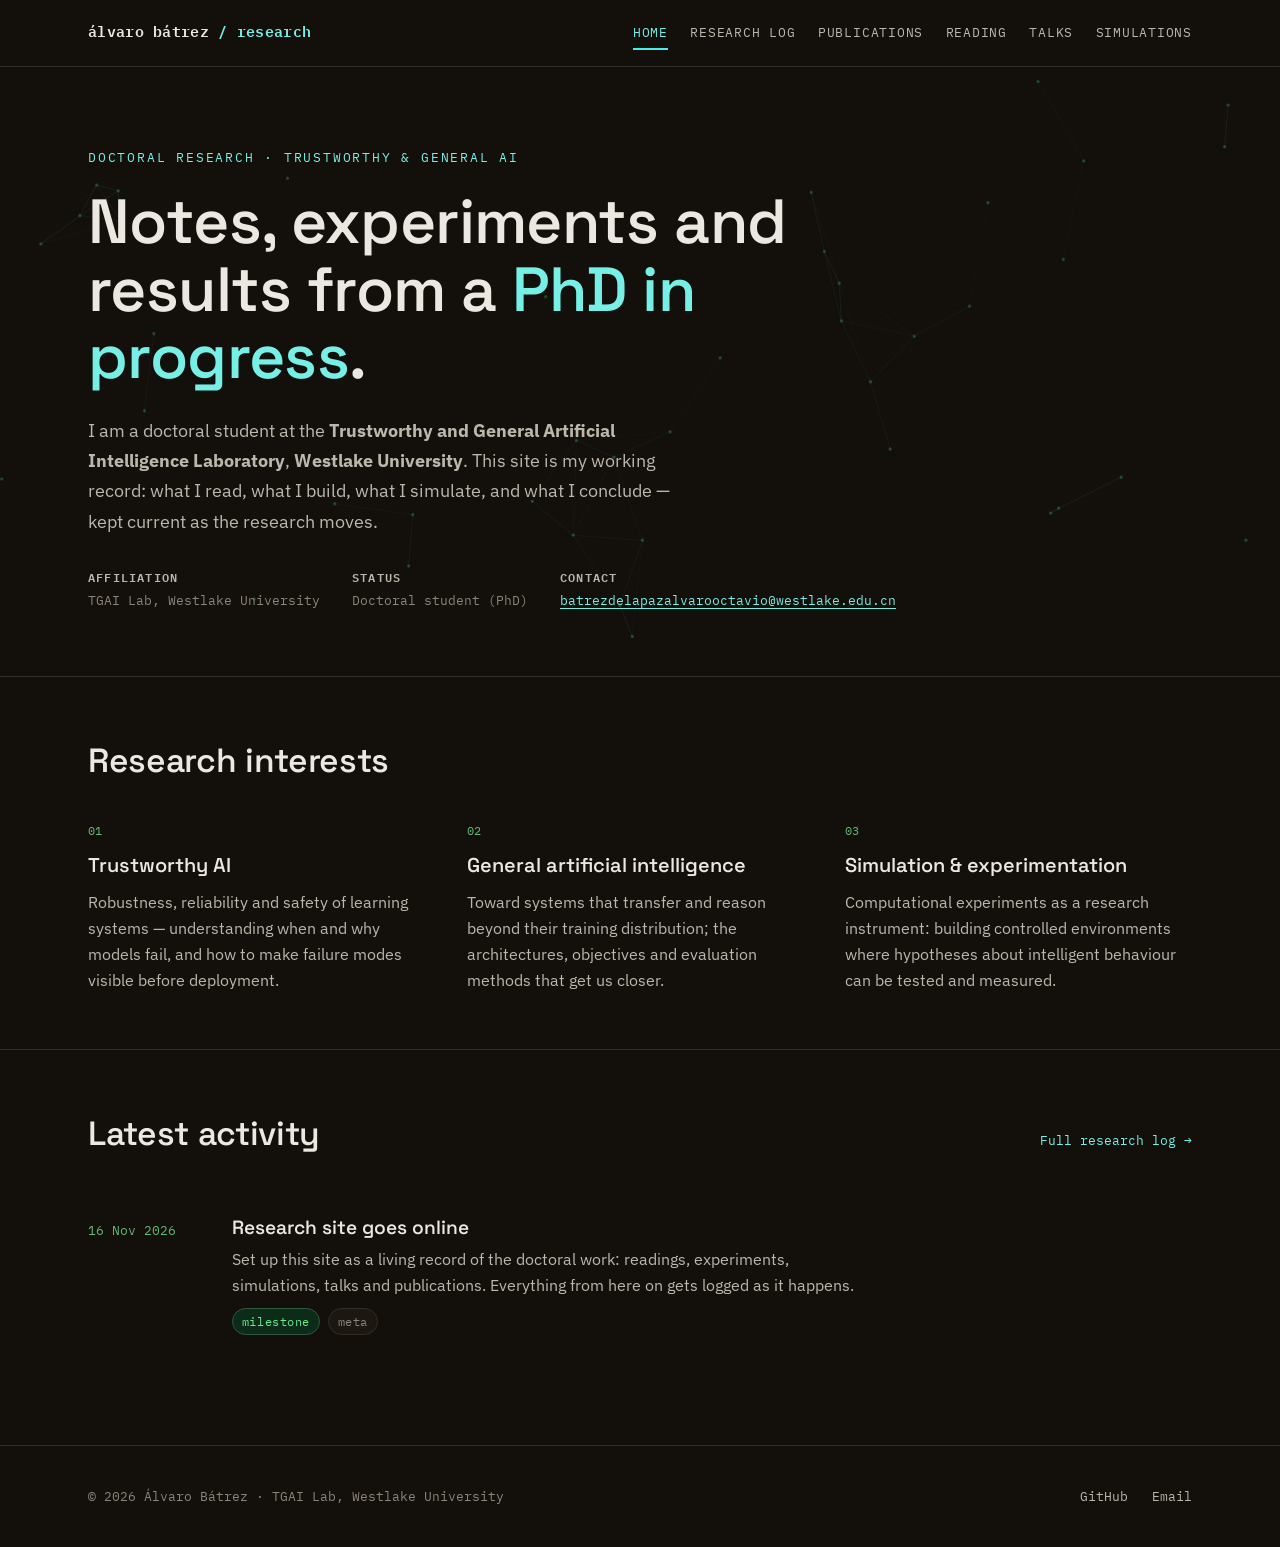
==== index.html @ 8bd6b819 "Dark theme, cyan/green palette, personal details update" ====
<!DOCTYPE html>
<html lang="en">
<head>
  <meta charset="UTF-8" />
  <meta name="viewport" content="width=device-width, initial-scale=1.0" />
  <title>Álvaro Bátrez — Doctoral Research</title>
  <meta name="description" content="Research log and academic portfolio of Álvaro Bátrez, doctoral student at the Trustworthy and General Artificial Intelligence Laboratory, Westlake University." />
  <link rel="preconnect" href="https://fonts.googleapis.com" />
  <link rel="preconnect" href="https://fonts.gstatic.com" crossorigin />
  <link href="https://fonts.googleapis.com/css2?family=Space+Grotesk:wght@400..700&family=IBM+Plex+Mono:wght@400;600&family=IBM+Plex+Sans:ital,wght@0,400;0,600;1,400&display=swap" rel="stylesheet" />
  <link rel="stylesheet" href="assets/css/style.css" />
</head>
<body>
  <header class="site-header">
    <div class="header-inner">
      <a class="brand" href="index.html">álvaro bátrez <span>/ research</span></a>
      <nav class="site-nav" aria-label="Main">
        <a href="index.html" aria-current="page">Home</a>
        <a href="log.html">Research Log</a>
        <a href="publications.html">Publications</a>
        <a href="reading.html">Reading</a>
        <a href="talks.html">Talks</a>
        <a href="simulations.html">Simulations</a>
      </nav>
    </div>
  </header>

  <main>
    <section class="hero">
      <canvas class="hero-canvas" aria-hidden="true"></canvas>
      <div class="container">
        <p class="hero-kicker">Doctoral Research · Trustworthy &amp; General AI</p>
        <h1>Notes, experiments and results from a <em>PhD in progress</em>.</h1>
        <p class="hero-sub">
          I am a doctoral student at the
          <strong>Trustworthy and General Artificial Intelligence Laboratory</strong>,
          <strong>Westlake University</strong>. This site is my working record: what I read,
          what I build, what I simulate, and what I conclude — kept current as the research moves.
        </p>
        <div class="hero-meta">
          <div><strong>Affiliation</strong>TGAI Lab, Westlake University</div>
          <div><strong>Status</strong>Doctoral student (PhD)</div>
          <div><strong>Contact</strong><a href="mailto:batrezdelapazalvarooctavio@westlake.edu.cn">batrezdelapazalvarooctavio@westlake.edu.cn</a></div>
        </div>
      </div>
    </section>

    <section class="section">
      <div class="container">
        <div class="section-head reveal"><h2>Research interests</h2></div>
        <div class="interests">
          <div class="interest reveal">
            <span class="idx">01</span>
            <h3>Trustworthy AI</h3>
            <p>Robustness, reliability and safety of learning systems — understanding when and why models fail, and how to make failure modes visible before deployment.</p>
          </div>
          <div class="interest reveal">
            <span class="idx">02</span>
            <h3>General artificial intelligence</h3>
            <p>Toward systems that transfer and reason beyond their training distribution; the architectures, objectives and evaluation methods that get us closer.</p>
          </div>
          <div class="interest reveal">
            <span class="idx">03</span>
            <h3>Simulation &amp; experimentation</h3>
            <p>Computational experiments as a research instrument: building controlled environments where hypotheses about intelligent behaviour can be tested and measured.</p>
          </div>
        </div>
      </div>
    </section>

    <section class="section">
      <div class="container">
        <div class="section-head reveal">
          <h2>Latest activity</h2>
          <a class="more-link" href="log.html">Full research log</a>
        </div>
        <ul class="entry-list reveal" data-render="latest"></ul>
      </div>
    </section>
  </main>

  <footer class="site-footer">
    <div class="footer-inner">
      <p>© 2026 Álvaro Bátrez · TGAI Lab, Westlake University</p>
      <div class="footer-links">
        <a href="https://github.com/alvarobatrez" target="_blank" rel="noopener">GitHub</a>
        <a href="mailto:batrezdelapazalvarooctavio@westlake.edu.cn">Email</a>
      </div>
    </div>
  </footer>

  <script src="assets/js/content.js"></script>
  <script src="assets/js/main.js"></script>
</body>
</html>
---- assets/css/style.css ----
/* ============================================================
   Álvaro Batrez — Doctoral Research
   Design: dark lab-notebook. Deep ink ground, warm off-white
   text, copper accent. Type: Space Grotesk + IBM Plex.
   ============================================================ */

:root {
  color-scheme: dark;
  /* primitives */
  --paper: oklch(0.17 0.012 70);           /* deep warm ink */
  --paper-raised: oklch(0.21 0.014 70);
  --ink: oklch(0.93 0.01 85);              /* warm off-white */
  --ink-soft: oklch(0.78 0.015 80);
  --ink-faint: oklch(0.62 0.015 75);
  --rule: oklch(0.30 0.015 70);
  --accent: oklch(0.86 0.13 195);          /* electric cyan */
  --accent-ink: oklch(0.88 0.11 190);
  --accent-soft: oklch(0.27 0.045 205);
  --green: oklch(0.84 0.17 150);           /* terminal green */
  --green-dim: oklch(0.72 0.13 150);
  --green-soft: oklch(0.26 0.05 155);
  --serif: "Space Grotesk", "IBM Plex Sans", sans-serif;
  --sans: "IBM Plex Sans", "Helvetica Neue", Arial, sans-serif;
  --mono: "IBM Plex Mono", "SFMono-Regular", Consolas, monospace;
  --maxw: 72rem;
  --ease: cubic-bezier(0.22, 1, 0.36, 1);
}

* { box-sizing: border-box; margin: 0; padding: 0; }

html { scroll-behavior: smooth; }
@media (prefers-reduced-motion: reduce) {
  html { scroll-behavior: auto; }
  *, *::before, *::after { animation-duration: 0.01ms !important; transition-duration: 0.01ms !important; }
}

body {
  font-family: var(--sans);
  font-size: 1.0625rem;
  line-height: 1.65;
  color: var(--ink);
  background: var(--paper);
  min-height: 100dvh;
  display: flex;
  flex-direction: column;
}

::selection { background: var(--accent); color: var(--paper-raised); }

a { color: var(--accent-ink); text-decoration-thickness: 1px; text-underline-offset: 3px; transition: color 150ms var(--ease); }
a:hover { color: var(--accent); }
a:focus-visible, button:focus-visible, summary:focus-visible {
  outline: 2px solid var(--accent);
  outline-offset: 3px;
  border-radius: 2px;
}

/* ---------- header ---------- */
.site-header {
  border-bottom: 1px solid var(--rule);
  background: var(--paper);
  position: sticky;
  top: 0;
  z-index: 50;
}
.header-inner {
  max-width: var(--maxw);
  margin: 0 auto;
  padding: 1rem 1.5rem;
  display: flex;
  align-items: baseline;
  justify-content: space-between;
  gap: 1rem;
  flex-wrap: wrap;
}
.brand {
  font-family: var(--mono);
  font-size: 0.95rem;
  font-weight: 600;
  letter-spacing: 0.02em;
  color: var(--ink);
  text-decoration: none;
}
.brand span { color: var(--accent-ink); }
.site-nav { display: flex; gap: 1.4rem; flex-wrap: wrap; }
.site-nav a {
  font-family: var(--mono);
  font-size: 0.8rem;
  letter-spacing: 0.06em;
  text-transform: uppercase;
  color: var(--ink-soft);
  text-decoration: none;
  padding: 0.35rem 0;
  border-bottom: 2px solid transparent;
  transition: color 150ms var(--ease), border-color 150ms var(--ease);
}
.site-nav a:hover { color: var(--ink); border-bottom-color: var(--rule); }
.site-nav a[aria-current="page"] { color: var(--accent-ink); border-bottom-color: var(--accent); }

/* ---------- layout ---------- */
main { flex: 1; }
.container { max-width: var(--maxw); margin: 0 auto; padding: 0 1.5rem; }

/* ---------- hero ---------- */
.hero {
  padding: 5rem 0 4rem;
  border-bottom: 1px solid var(--rule);
  position: relative;
  overflow: hidden;
}
.hero-canvas {
  position: absolute;
  inset: 0;
  width: 100%;
  height: 100%;
  pointer-events: none;
  opacity: 0.55;
}
.hero-kicker {
  font-family: var(--mono);
  font-size: 0.8rem;
  letter-spacing: 0.14em;
  text-transform: uppercase;
  color: var(--accent-ink);
  margin-bottom: 1.25rem;
  position: relative;
}
.hero h1 {
  font-family: var(--serif);
  font-weight: 560;
  font-size: clamp(2.4rem, 5.5vw, 3.9rem);
  line-height: 1.08;
  letter-spacing: -0.01em;
  max-width: 18ch;
  position: relative;
}
.hero h1 em { font-style: normal; color: var(--accent-ink); }
.hero-sub {
  margin-top: 1.5rem;
  max-width: 56ch;
  font-size: 1.15rem;
  color: var(--ink-soft);
  position: relative;
}
.hero-meta {
  margin-top: 2rem;
  display: flex;
  gap: 2rem;
  flex-wrap: wrap;
  font-family: var(--mono);
  font-size: 0.82rem;
  color: var(--ink-faint);
  position: relative;
}
.hero-meta { overflow-wrap: anywhere; }
.hero-meta strong { color: var(--ink-soft); font-weight: 600; display: block; font-size: 0.75rem; letter-spacing: 0.1em; text-transform: uppercase; margin-bottom: 0.15rem; }

/* ---------- sections ---------- */
.section { padding: 3.5rem 0; }
.section + .section { border-top: 1px solid var(--rule); }
.section-head {
  display: flex;
  align-items: baseline;
  justify-content: space-between;
  gap: 1rem;
  margin-bottom: 2rem;
  flex-wrap: wrap;
}
.section-head h2 {
  font-family: var(--serif);
  font-weight: 560;
  font-size: clamp(1.6rem, 3vw, 2.1rem);
  letter-spacing: -0.01em;
}
.section-head .more-link {
  font-family: var(--mono);
  font-size: 0.82rem;
  text-decoration: none;
  white-space: nowrap;
}
.section-head .more-link::after { content: " →"; }
.prose { max-width: 68ch; }
.prose p + p { margin-top: 1rem; }

/* ---------- research interests ---------- */
.interests { display: grid; grid-template-columns: repeat(auto-fit, minmax(240px, 1fr)); gap: 2rem; }
.interest .idx {
  font-family: var(--mono);
  font-size: 0.78rem;
  color: var(--green-dim);
  display: block;
  margin-bottom: 0.5rem;
}
.interest h3 {
  font-family: var(--serif);
  font-weight: 560;
  font-size: 1.25rem;
  margin-bottom: 0.5rem;
}
.interest p { color: var(--ink-soft); font-size: 0.98rem; }

/* ---------- log / entry list ---------- */
.entry-list { list-style: none; }
.entry {
  display: grid;
  grid-template-columns: 7.5rem 1fr;
  gap: 1.5rem;
  padding: 1.4rem 0;
  border-top: 1px solid var(--rule);
}
.entry:first-child { border-top: none; }
.entry-date {
  font-family: var(--mono);
  font-size: 0.82rem;
  color: var(--green-dim);
  padding-top: 0.25rem;
  white-space: nowrap;
}
.entry-body h3 {
  font-family: var(--serif);
  font-weight: 560;
  font-size: 1.2rem;
  line-height: 1.3;
  margin-bottom: 0.35rem;
}
.entry-body h3 a { color: var(--ink); text-decoration: none; }
.entry-body h3 a:hover { color: var(--accent-ink); }
.entry-body p { color: var(--ink-soft); font-size: 0.98rem; max-width: 64ch; }
.entry-tags { margin-top: 0.6rem; display: flex; gap: 0.5rem; flex-wrap: wrap; }
.tag {
  font-family: var(--mono);
  font-size: 0.72rem;
  letter-spacing: 0.05em;
  padding: 0.18rem 0.55rem;
  border: 1px solid var(--rule);
  border-radius: 999px;
  color: var(--ink-faint);
  background: var(--paper-raised);
}
.tag[data-kind] { color: var(--green); border-color: oklch(0.42 0.06 155); background: var(--green-soft); }

/* ---------- filter bar ---------- */
.filter-bar {
  display: flex;
  gap: 0.5rem;
  flex-wrap: wrap;
  margin-bottom: 1.5rem;
}
.filter-btn {
  font-family: var(--mono);
  font-size: 0.78rem;
  letter-spacing: 0.05em;
  padding: 0.4rem 0.9rem;
  border: 1px solid var(--rule);
  border-radius: 999px;
  background: var(--paper-raised);
  color: var(--ink-soft);
  cursor: pointer;
  transition: all 150ms var(--ease);
}
.filter-btn:hover { border-color: var(--ink-faint); color: var(--ink); }
.filter-btn[aria-pressed="true"] {
  background: var(--ink);
  border-color: var(--ink);
  color: var(--paper);
}
.empty-state {
  font-family: var(--mono);
  font-size: 0.9rem;
  color: var(--ink-faint);
  padding: 3rem 0;
  text-align: center;
}

/* ---------- year markers ---------- */
.year-marker {
  font-family: var(--mono);
  font-size: 0.78rem;
  letter-spacing: 0.14em;
  color: var(--green-dim);
  text-transform: uppercase;
  padding: 1.2rem 0 0.2rem;
  display: flex;
  align-items: center;
  gap: 1rem;
}
.year-marker::after { content: ""; flex: 1; height: 1px; background: var(--rule); }

/* ---------- cards (simulations, talks) ---------- */
.card-grid { display: grid; grid-template-columns: repeat(auto-fill, minmax(280px, 1fr)); gap: 1.5rem; }
.card {
  border: 1px solid var(--rule);
  background: var(--paper-raised);
  padding: 1.5rem;
  border-radius: 4px;
  display: flex;
  flex-direction: column;
  gap: 0.6rem;
  transition: transform 200ms var(--ease), box-shadow 200ms var(--ease);
}
.card:hover { transform: translateY(-3px); box-shadow: 0 8px 24px -12px oklch(0.08 0.01 70 / 0.7); }
.card .card-date { font-family: var(--mono); font-size: 0.78rem; color: var(--green-dim); }
.card h3 { font-family: var(--serif); font-weight: 560; font-size: 1.2rem; line-height: 1.3; }
.card h3 a { color: var(--ink); text-decoration: none; }
.card h3 a:hover { color: var(--accent-ink); }
.card p { color: var(--ink-soft); font-size: 0.95rem; flex: 1; }
.card .card-links { display: flex; gap: 1rem; font-family: var(--mono); font-size: 0.8rem; }

/* ---------- footer ---------- */
.site-footer {
  border-top: 1px solid var(--rule);
  margin-top: 2rem;
}
.footer-inner {
  max-width: var(--maxw);
  margin: 0 auto;
  padding: 2.5rem 1.5rem;
  display: flex;
  justify-content: space-between;
  gap: 2rem;
  flex-wrap: wrap;
}
.footer-inner p { font-family: var(--mono); font-size: 0.8rem; color: var(--ink-faint); }
.footer-links { display: flex; gap: 1.5rem; }
.footer-links a {
  font-family: var(--mono);
  font-size: 0.8rem;
  color: var(--ink-soft);
  text-decoration: none;
  transition: color 150ms var(--ease);
}
.footer-links a:hover { color: var(--accent-ink); }

/* ---------- reveal on scroll (progressive enhancement: visible by default) ---------- */
.reveal.js-armed { opacity: 0; transform: translateY(14px); transition: opacity 500ms var(--ease), transform 500ms var(--ease); }
.reveal.js-armed.is-visible { opacity: 1; transform: none; }
@media (prefers-reduced-motion: reduce) { .reveal.js-armed { opacity: 1; transform: none; } }

/* ---------- responsive ---------- */
@media (max-width: 640px) {
  body { font-size: 1rem; }
  .hero { padding: 3.5rem 0 3rem; }
  .entry { grid-template-columns: 1fr; gap: 0.35rem; }
  .header-inner { padding: 0.85rem 1.25rem; }
  .site-nav { gap: 1rem; }
  .container { padding: 0 1.25rem; }
}
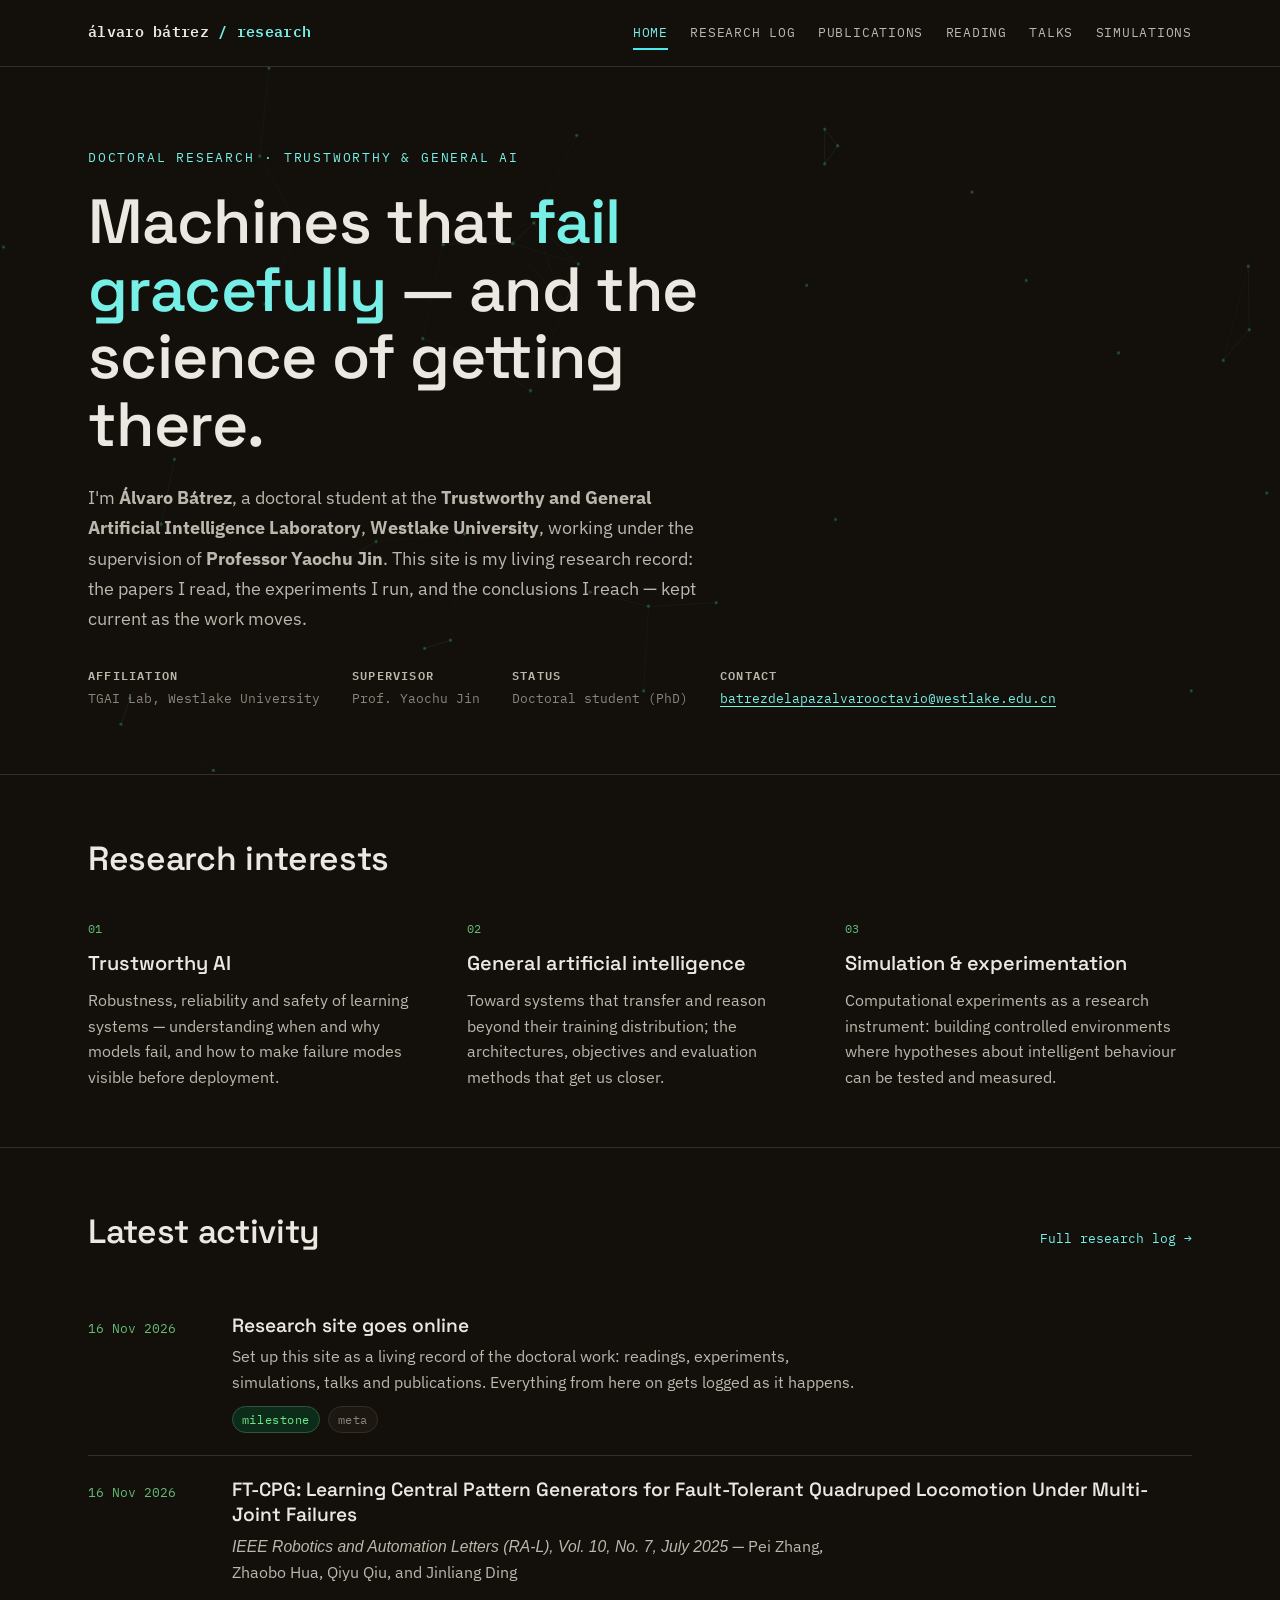
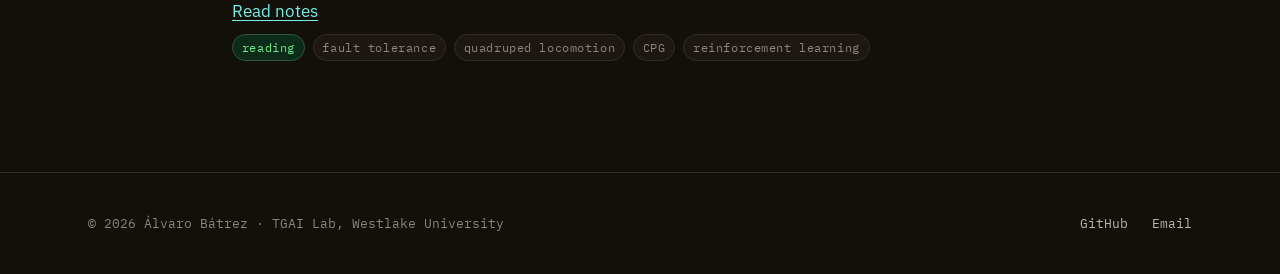
==== commit 96600007: "New hero with supervisor; per-paper Markdown pages with LaTeX support" ====
--- a/index.html
+++ b/index.html
@@ -30,15 +30,18 @@
       <canvas class="hero-canvas" aria-hidden="true"></canvas>
       <div class="container">
         <p class="hero-kicker">Doctoral Research · Trustworthy &amp; General AI</p>
-        <h1>Notes, experiments and results from a <em>PhD in progress</em>.</h1>
+        <h1>Machines that <em>fail gracefully</em> — and the science of getting there.</h1>
         <p class="hero-sub">
-          I am a doctoral student at the
+          I'm <strong>Álvaro Bátrez</strong>, a doctoral student at the
           <strong>Trustworthy and General Artificial Intelligence Laboratory</strong>,
-          <strong>Westlake University</strong>. This site is my working record: what I read,
-          what I build, what I simulate, and what I conclude — kept current as the research moves.
+          <strong>Westlake University</strong>, working under the supervision of
+          <strong>Professor Yaochu Jin</strong>. This site is my living research record:
+          the papers I read, the experiments I run, and the conclusions I reach —
+          kept current as the work moves.
         </p>
         <div class="hero-meta">
           <div><strong>Affiliation</strong>TGAI Lab, Westlake University</div>
+          <div><strong>Supervisor</strong>Prof. Yaochu Jin</div>
           <div><strong>Status</strong>Doctoral student (PhD)</div>
           <div><strong>Contact</strong><a href="mailto:batrezdelapazalvarooctavio@westlake.edu.cn">batrezdelapazalvarooctavio@westlake.edu.cn</a></div>
         </div>
--- a/assets/css/style.css
+++ b/assets/css/style.css
@@ -239,6 +239,80 @@
 }
 .tag[data-kind] { color: var(--green); border-color: oklch(0.42 0.06 155); background: var(--green-soft); }
 
+/* ---------- reading entries: structured points + figures ---------- */
+.entry-points {
+  margin-top: 0.5rem;
+  padding-left: 1.15rem;
+  color: var(--ink-soft);
+  font-size: 0.98rem;
+  max-width: 64ch;
+}
+.entry-points li + li { margin-top: 0.4rem; }
+.entry-points li::marker { color: var(--green-dim); }
+.entry-points strong { color: var(--ink); font-weight: 600; }
+.entry-figure { margin-top: 1rem; max-width: 42rem; }
+.entry-figure img {
+  width: 100%;
+  display: block;
+  border: 1px solid var(--rule);
+  border-radius: 4px;
+  background: var(--paper-raised);
+}
+.entry-figure figcaption {
+  font-family: var(--mono);
+  font-size: 0.78rem;
+  color: var(--ink-faint);
+  margin-top: 0.45rem;
+}
+
+/* ---------- paper detail page ---------- */
+.paper-article { max-width: 68ch; }
+.paper-article h1 {
+  font-family: var(--serif);
+  font-weight: 560;
+  font-size: clamp(1.7rem, 3.2vw, 2.3rem);
+  line-height: 1.2;
+  letter-spacing: -0.01em;
+  margin-bottom: 1rem;
+}
+.paper-article h2 {
+  font-family: var(--serif);
+  font-weight: 560;
+  font-size: 1.4rem;
+  margin: 2.2rem 0 0.8rem;
+}
+.paper-article h3 {
+  font-family: var(--serif);
+  font-weight: 560;
+  font-size: 1.15rem;
+  margin: 1.8rem 0 0.6rem;
+}
+.paper-article p, .paper-article li { color: var(--ink-soft); }
+.paper-article p + p { margin-top: 1rem; }
+.paper-article ul, .paper-article ol { padding-left: 1.3rem; margin-top: 0.6rem; }
+.paper-article li + li { margin-top: 0.6rem; }
+.paper-article li::marker { color: var(--green-dim); }
+.paper-article strong { color: var(--ink); }
+.paper-article em { color: var(--ink-soft); }
+.paper-article hr { border: none; border-top: 1px solid var(--rule); margin: 1.8rem 0; }
+.paper-article blockquote {
+  border-left: 2px solid var(--green-dim);
+  padding-left: 1rem;
+  margin: 1.2rem 0;
+  color: var(--ink-soft);
+  font-style: italic;
+}
+.paper-article code {
+  font-family: var(--mono);
+  font-size: 0.88em;
+  background: var(--paper-raised);
+  border: 1px solid var(--rule);
+  border-radius: 3px;
+  padding: 0.1em 0.35em;
+}
+.paper-article mjx-container { color: var(--ink); }
+.read-notes { display: inline-block; margin-top: 0.7rem; }
+
 /* ---------- filter bar ---------- */
 .filter-bar {
   display: flex;
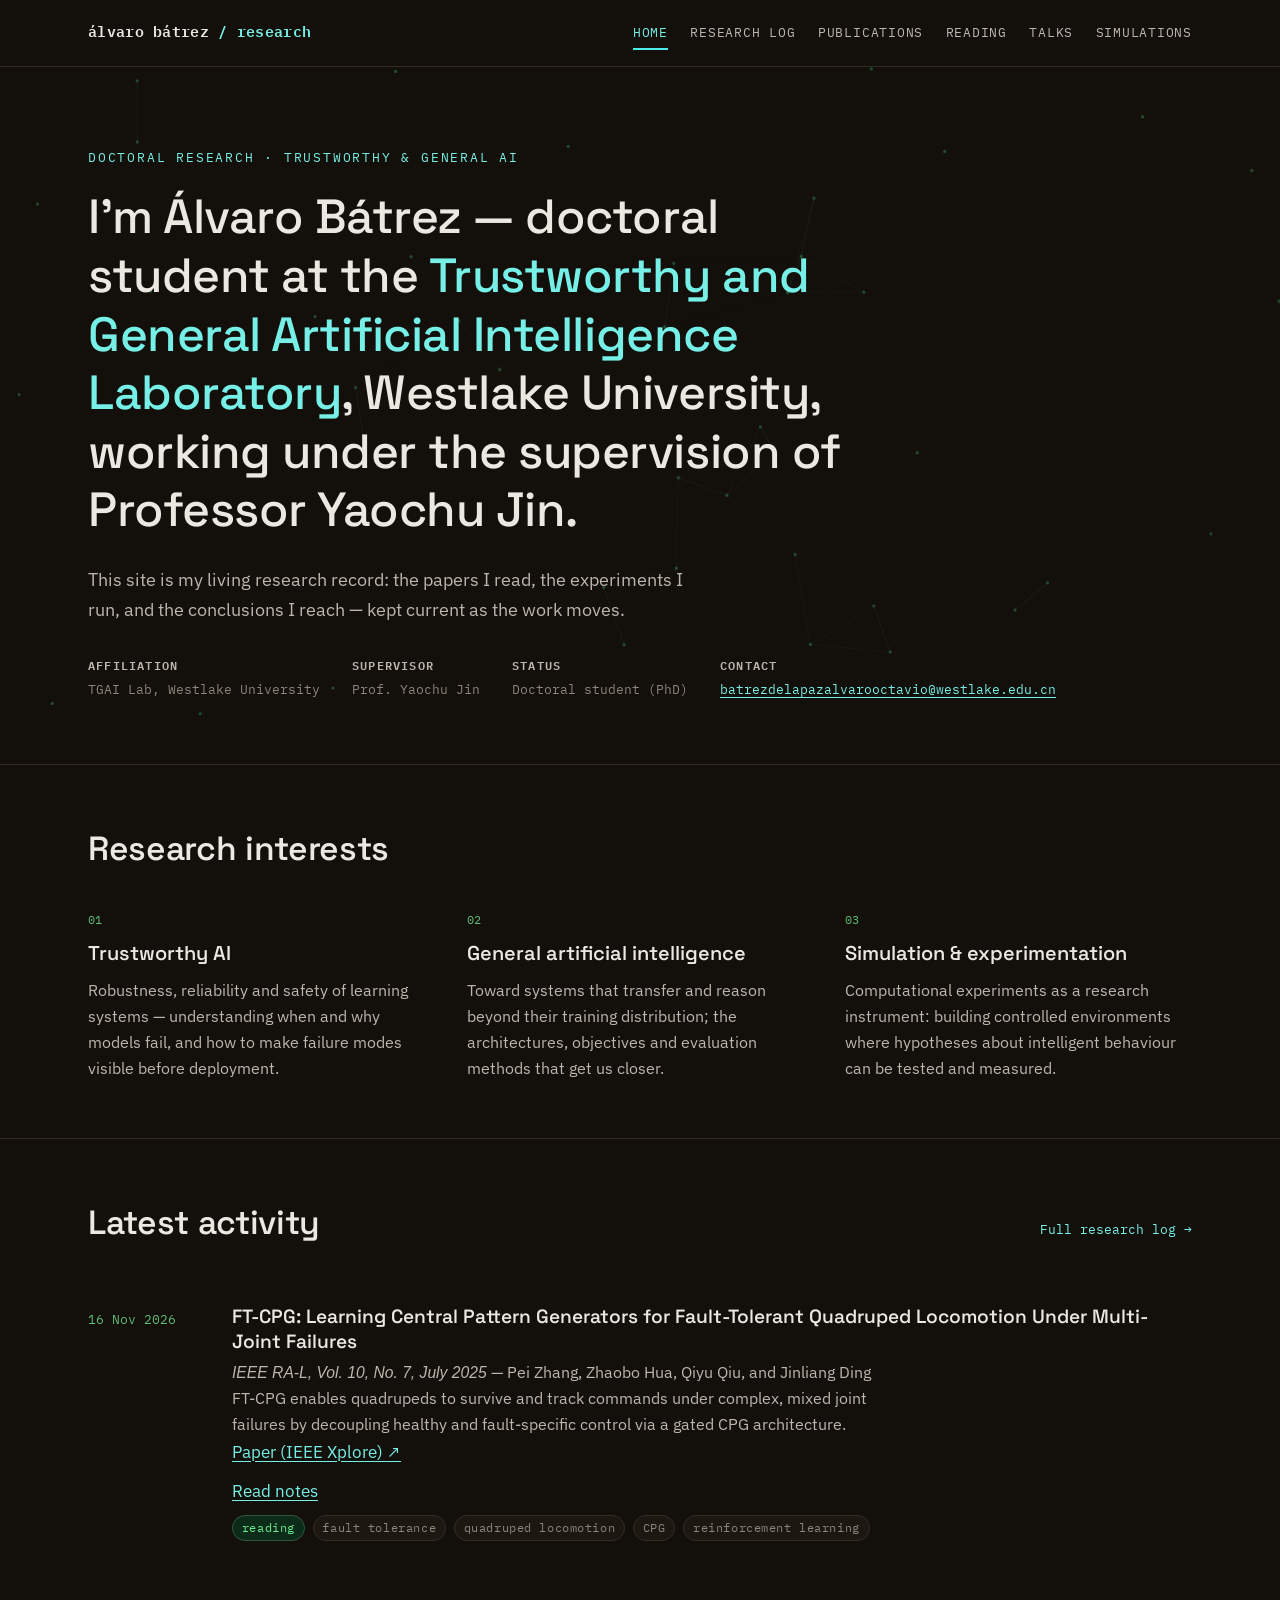
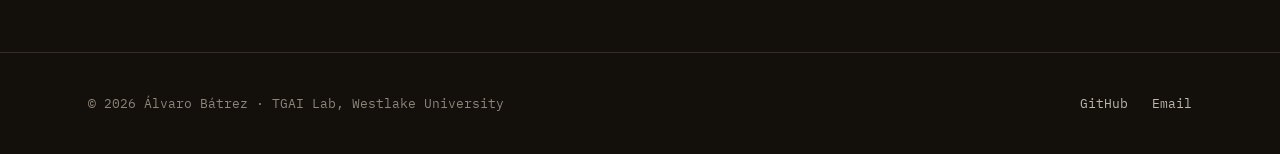
==== commit 82077900: "Hero: intro as headline; remove launch log entry" ====
--- a/index.html
+++ b/index.html
@@ -30,14 +30,10 @@
       <canvas class="hero-canvas" aria-hidden="true"></canvas>
       <div class="container">
         <p class="hero-kicker">Doctoral Research · Trustworthy &amp; General AI</p>
-        <h1>Machines that <em>fail gracefully</em> — and the science of getting there.</h1>
+        <h1>I'm Álvaro Bátrez — doctoral student at the <em>Trustworthy and General Artificial Intelligence Laboratory</em>, Westlake University, working under the supervision of Professor Yaochu Jin.</h1>
         <p class="hero-sub">
-          I'm <strong>Álvaro Bátrez</strong>, a doctoral student at the
-          <strong>Trustworthy and General Artificial Intelligence Laboratory</strong>,
-          <strong>Westlake University</strong>, working under the supervision of
-          <strong>Professor Yaochu Jin</strong>. This site is my living research record:
-          the papers I read, the experiments I run, and the conclusions I reach —
-          kept current as the work moves.
+          This site is my living research record: the papers I read, the experiments
+          I run, and the conclusions I reach — kept current as the work moves.
         </p>
         <div class="hero-meta">
           <div><strong>Affiliation</strong>TGAI Lab, Westlake University</div>
--- a/assets/css/style.css
+++ b/assets/css/style.css
@@ -127,11 +127,11 @@
 }
 .hero h1 {
   font-family: var(--serif);
-  font-weight: 560;
-  font-size: clamp(2.4rem, 5.5vw, 3.9rem);
-  line-height: 1.08;
+  font-weight: 500;
+  font-size: clamp(1.9rem, 4.2vw, 3rem);
+  line-height: 1.22;
   letter-spacing: -0.01em;
-  max-width: 18ch;
+  max-width: 26ch;
   position: relative;
 }
 .hero h1 em { font-style: normal; color: var(--accent-ink); }
@@ -287,7 +287,11 @@
   font-size: 1.15rem;
   margin: 1.8rem 0 0.6rem;
 }
-.paper-article p, .paper-article li { color: var(--ink-soft); }
+.paper-article p, .paper-article li {
+  color: var(--ink-soft);
+  text-align: justify;
+  hyphens: auto;
+}
 .paper-article p + p { margin-top: 1rem; }
 .paper-article ul, .paper-article ol { padding-left: 1.3rem; margin-top: 0.6rem; }
 .paper-article li + li { margin-top: 0.6rem; }
@@ -366,19 +370,21 @@
   border: 1px solid var(--rule);
   background: var(--paper-raised);
   padding: 1.5rem;
-  border-radius: 4px;
+  border-radius: 10px;
   display: flex;
   flex-direction: column;
   gap: 0.6rem;
-  transition: transform 200ms var(--ease), box-shadow 200ms var(--ease);
-}
-.card:hover { transform: translateY(-3px); box-shadow: 0 8px 24px -12px oklch(0.08 0.01 70 / 0.7); }
+  transition: transform 200ms var(--ease), box-shadow 200ms var(--ease), border-color 200ms var(--ease);
+}
+.card:hover { transform: translateY(-3px); box-shadow: 0 8px 24px -12px oklch(0.08 0.01 70 / 0.7); border-color: oklch(0.45 0.08 195); }
 .card .card-date { font-family: var(--mono); font-size: 0.78rem; color: var(--green-dim); }
 .card h3 { font-family: var(--serif); font-weight: 560; font-size: 1.2rem; line-height: 1.3; }
 .card h3 a { color: var(--ink); text-decoration: none; }
 .card h3 a:hover { color: var(--accent-ink); }
+.card .card-venue { font-size: 0.85rem; color: var(--ink-faint); }
 .card p { color: var(--ink-soft); font-size: 0.95rem; flex: 1; }
-.card .card-links { display: flex; gap: 1rem; font-family: var(--mono); font-size: 0.8rem; }
+.card .card-venue { flex: 0; }
+.card .card-links { display: flex; gap: 1rem; font-family: var(--mono); font-size: 0.8rem; flex-wrap: wrap; }
 
 /* ---------- footer ---------- */
 .site-footer {
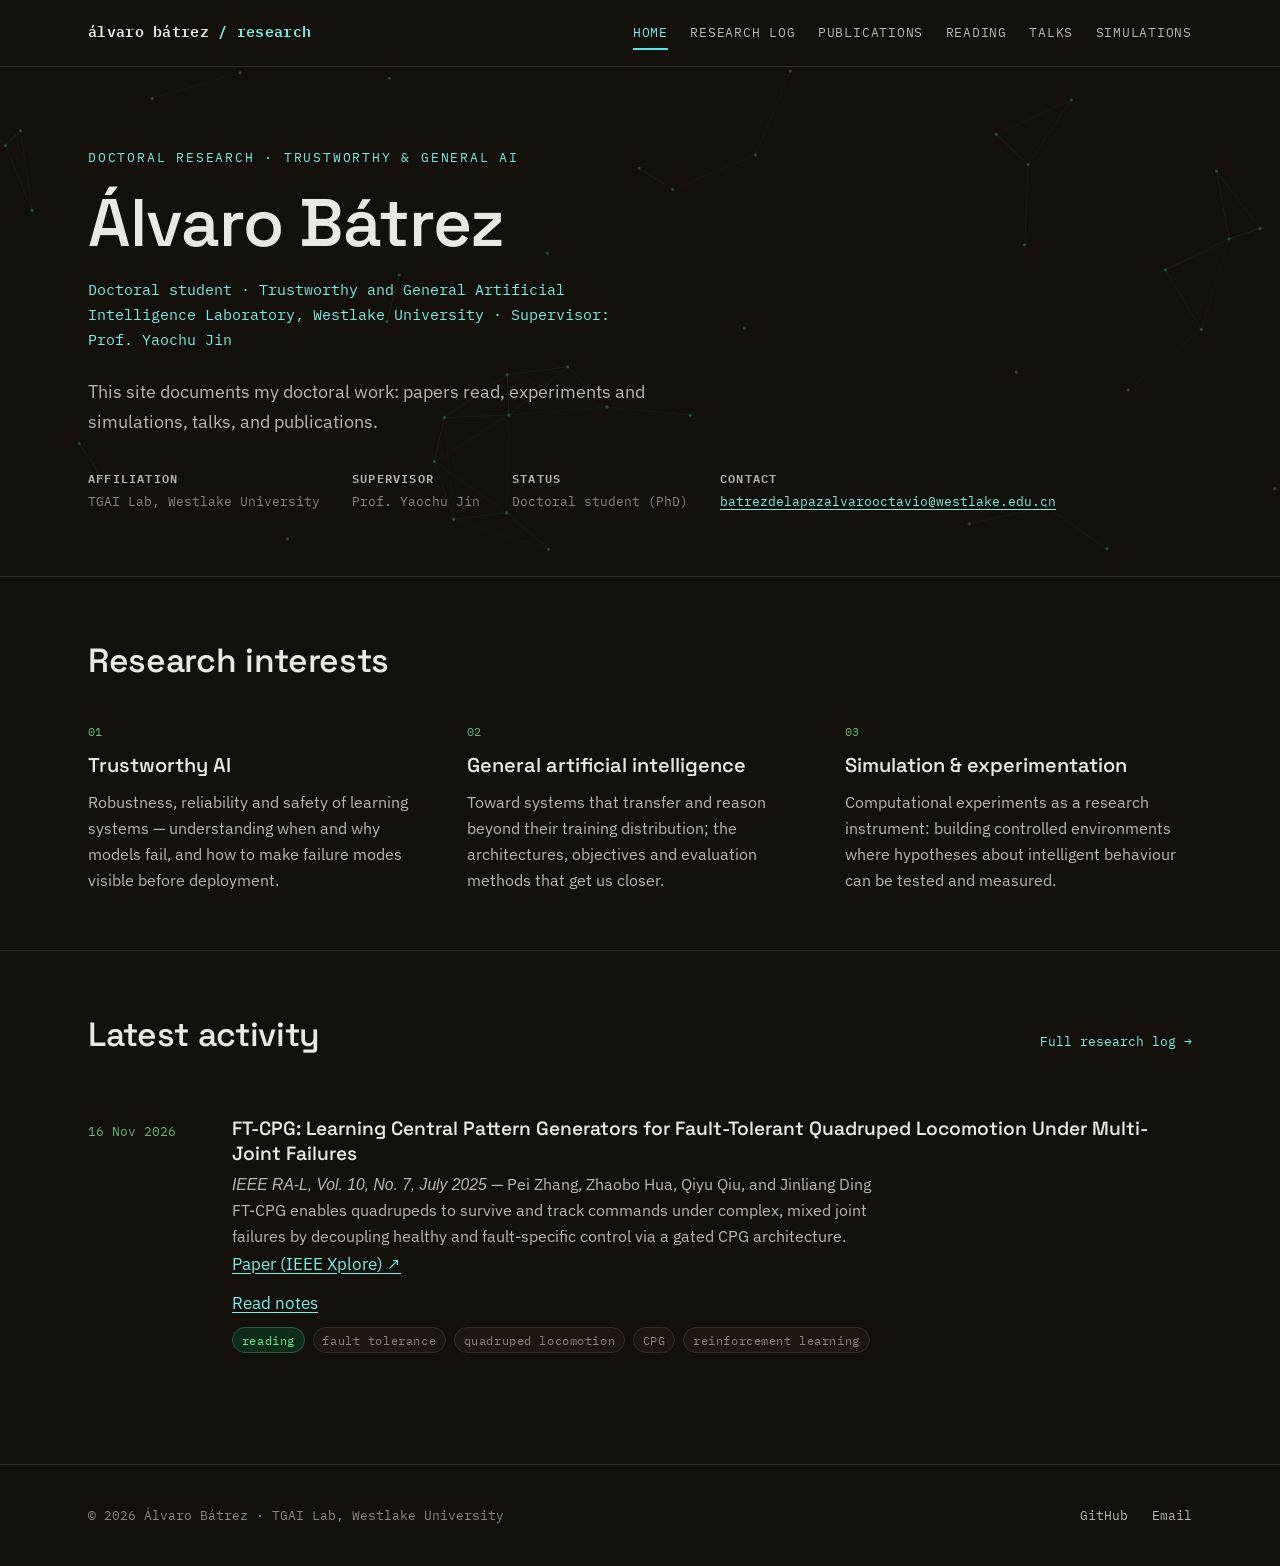
==== commit cf83ec4d: "Refactor hero: sober academic profile header" ====
--- a/index.html
+++ b/index.html
@@ -30,10 +30,14 @@
       <canvas class="hero-canvas" aria-hidden="true"></canvas>
       <div class="container">
         <p class="hero-kicker">Doctoral Research · Trustworthy &amp; General AI</p>
-        <h1>I'm Álvaro Bátrez — doctoral student at the <em>Trustworthy and General Artificial Intelligence Laboratory</em>, Westlake University, working under the supervision of Professor Yaochu Jin.</h1>
+        <h1 class="hero-name">Álvaro Bátrez</h1>
+        <p class="hero-role">
+          Doctoral student · Trustworthy and General Artificial Intelligence Laboratory,
+          Westlake University · Supervisor: Prof. Yaochu Jin
+        </p>
         <p class="hero-sub">
-          This site is my living research record: the papers I read, the experiments
-          I run, and the conclusions I reach — kept current as the work moves.
+          This site documents my doctoral work: papers read, experiments and simulations,
+          talks, and publications.
         </p>
         <div class="hero-meta">
           <div><strong>Affiliation</strong>TGAI Lab, Westlake University</div>
--- a/assets/css/style.css
+++ b/assets/css/style.css
@@ -125,13 +125,20 @@
   margin-bottom: 1.25rem;
   position: relative;
 }
-.hero h1 {
-  font-family: var(--serif);
-  font-weight: 500;
-  font-size: clamp(1.9rem, 4.2vw, 3rem);
-  line-height: 1.22;
-  letter-spacing: -0.01em;
-  max-width: 26ch;
+.hero h1.hero-name {
+  font-family: var(--serif);
+  font-weight: 560;
+  font-size: clamp(2.6rem, 6vw, 4.2rem);
+  line-height: 1.05;
+  letter-spacing: -0.015em;
+  position: relative;
+}
+.hero-role {
+  margin-top: 1.1rem;
+  font-family: var(--mono);
+  font-size: 0.95rem;
+  color: var(--accent-ink);
+  max-width: 60ch;
   position: relative;
 }
 .hero h1 em { font-style: normal; color: var(--accent-ink); }
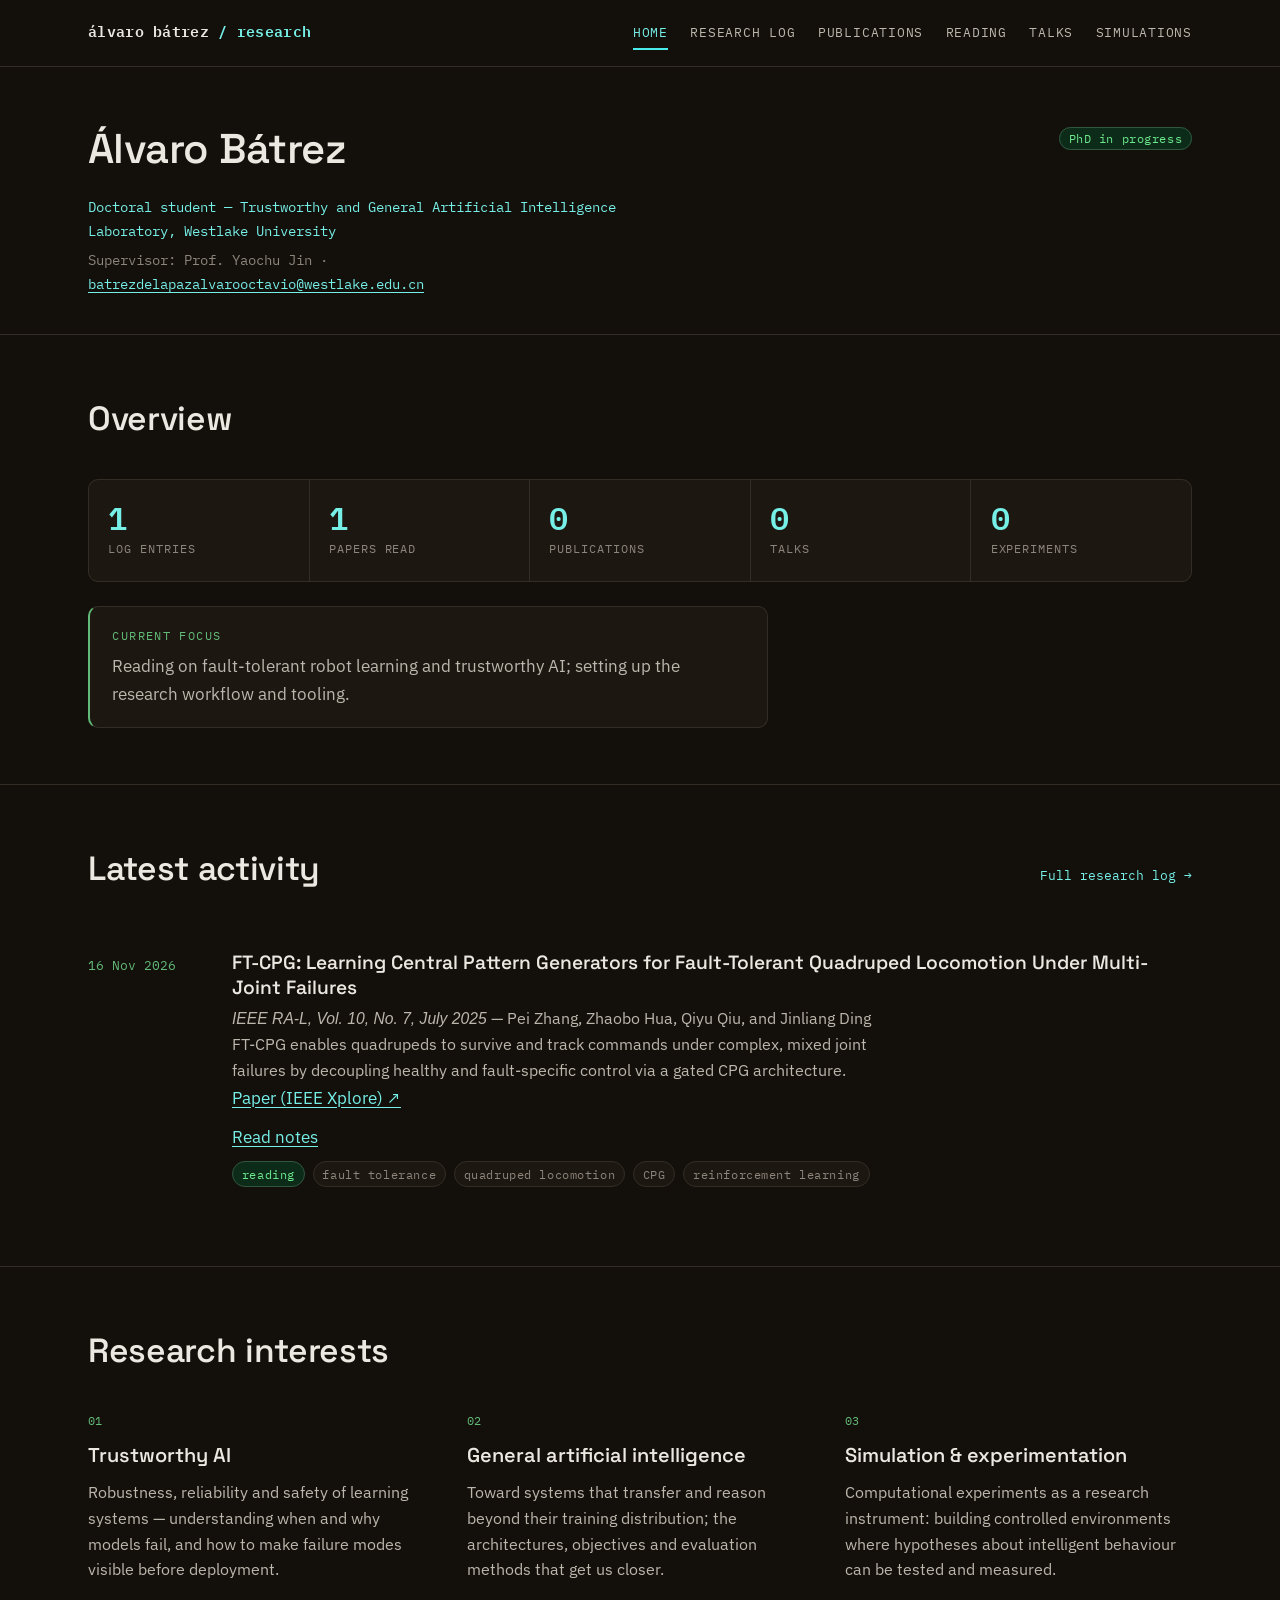
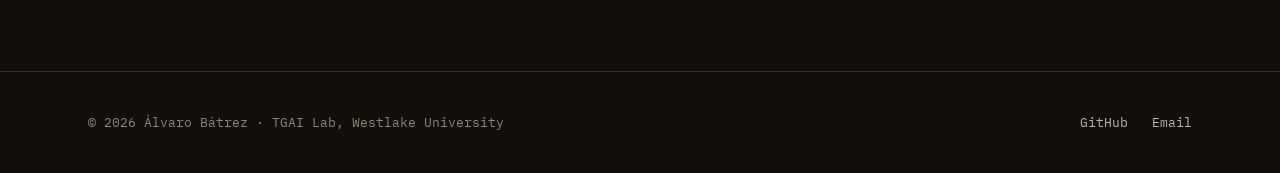
==== commit 44e7aeda: "Redesign landing page as research overview dashboard" ====
--- a/index.html
+++ b/index.html
@@ -26,28 +26,46 @@
   </header>
 
   <main>
-    <section class="hero">
-      <canvas class="hero-canvas" aria-hidden="true"></canvas>
-      <div class="container">
-        <p class="hero-kicker">Doctoral Research · Trustworthy &amp; General AI</p>
-        <h1 class="hero-name">Álvaro Bátrez</h1>
-        <p class="hero-role">
-          Doctoral student · Trustworthy and General Artificial Intelligence Laboratory,
-          Westlake University · Supervisor: Prof. Yaochu Jin
-        </p>
-        <p class="hero-sub">
-          This site documents my doctoral work: papers read, experiments and simulations,
-          talks, and publications.
-        </p>
-        <div class="hero-meta">
-          <div><strong>Affiliation</strong>TGAI Lab, Westlake University</div>
-          <div><strong>Supervisor</strong>Prof. Yaochu Jin</div>
-          <div><strong>Status</strong>Doctoral student (PhD)</div>
-          <div><strong>Contact</strong><a href="mailto:batrezdelapazalvarooctavio@westlake.edu.cn">batrezdelapazalvarooctavio@westlake.edu.cn</a></div>
+    <!-- Identity strip -->
+    <section class="identity">
+      <div class="container identity-inner">
+        <div>
+          <h1 class="identity-name">Álvaro Bátrez</h1>
+          <p class="identity-line">
+            Doctoral student — Trustworthy and General Artificial Intelligence Laboratory, Westlake University
+          </p>
+          <p class="identity-line dim">
+            Supervisor: Prof. Yaochu Jin ·
+            <a href="mailto:batrezdelapazalvarooctavio@westlake.edu.cn">batrezdelapazalvarooctavio@westlake.edu.cn</a>
+          </p>
+        </div>
+        <div class="identity-tag">
+          <span class="tag" data-kind="active">PhD in progress</span>
         </div>
       </div>
     </section>
 
+    <!-- Overview: stats + current focus -->
+    <section class="section">
+      <div class="container">
+        <div class="section-head reveal"><h2>Overview</h2></div>
+        <div class="stat-grid reveal" data-render="stats"></div>
+        <div class="focus reveal" data-render="focus"></div>
+      </div>
+    </section>
+
+    <!-- Latest activity -->
+    <section class="section">
+      <div class="container">
+        <div class="section-head reveal">
+          <h2>Latest activity</h2>
+          <a class="more-link" href="log.html">Full research log</a>
+        </div>
+        <ul class="entry-list reveal" data-render="latest"></ul>
+      </div>
+    </section>
+
+    <!-- Research interests -->
     <section class="section">
       <div class="container">
         <div class="section-head reveal"><h2>Research interests</h2></div>
@@ -70,16 +88,6 @@
         </div>
       </div>
     </section>
-
-    <section class="section">
-      <div class="container">
-        <div class="section-head reveal">
-          <h2>Latest activity</h2>
-          <a class="more-link" href="log.html">Full research log</a>
-        </div>
-        <ul class="entry-list reveal" data-render="latest"></ul>
-      </div>
-    </section>
   </main>
 
   <footer class="site-footer">
--- a/assets/css/style.css
+++ b/assets/css/style.css
@@ -189,6 +189,86 @@
 .prose { max-width: 68ch; }
 .prose p + p { margin-top: 1rem; }
 
+/* ---------- identity strip (home) ---------- */
+.identity {
+  border-bottom: 1px solid var(--rule);
+  padding: 3rem 0 2.4rem;
+}
+.identity-inner {
+  display: flex;
+  justify-content: space-between;
+  align-items: flex-start;
+  gap: 1.5rem;
+  flex-wrap: wrap;
+}
+.identity-name {
+  font-family: var(--serif);
+  font-weight: 560;
+  font-size: clamp(1.9rem, 3.4vw, 2.6rem);
+  letter-spacing: -0.015em;
+}
+.identity-line {
+  font-family: var(--mono);
+  font-size: 0.9rem;
+  color: var(--accent-ink);
+  margin-top: 0.7rem;
+  max-width: 68ch;
+}
+.identity-line.dim { color: var(--ink-faint); margin-top: 0.35rem; }
+.identity-line a { overflow-wrap: anywhere; }
+.identity-tag { padding-top: 0.5rem; }
+
+/* ---------- overview: stats + focus ---------- */
+.stat-grid {
+  display: grid;
+  grid-template-columns: repeat(auto-fit, minmax(130px, 1fr));
+  gap: 1px;
+  background: var(--rule);
+  border: 1px solid var(--rule);
+  border-radius: 10px;
+  overflow: hidden;
+}
+.stat {
+  background: var(--paper-raised);
+  padding: 1.4rem 1.2rem;
+  display: flex;
+  flex-direction: column;
+  gap: 0.3rem;
+}
+.stat-n {
+  font-family: var(--mono);
+  font-size: 2rem;
+  font-weight: 600;
+  color: var(--accent-ink);
+  line-height: 1;
+}
+.stat-label {
+  font-family: var(--mono);
+  font-size: 0.75rem;
+  letter-spacing: 0.08em;
+  text-transform: uppercase;
+  color: var(--ink-faint);
+}
+.focus {
+  margin-top: 1.5rem;
+  border: 1px solid var(--rule);
+  border-left: 2px solid var(--green-dim);
+  border-radius: 10px;
+  background: var(--paper-raised);
+  padding: 1.2rem 1.4rem;
+  max-width: 68ch;
+}
+.focus-label {
+  font-family: var(--mono);
+  font-size: 0.72rem;
+  letter-spacing: 0.12em;
+  text-transform: uppercase;
+  color: var(--green-dim);
+  display: block;
+  margin-bottom: 0.4rem;
+}
+.focus p { color: var(--ink-soft); }
+
 /* ---------- research interests ---------- */
 .interests { display: grid; grid-template-columns: repeat(auto-fit, minmax(240px, 1fr)); gap: 2rem; }
 .interest .idx {
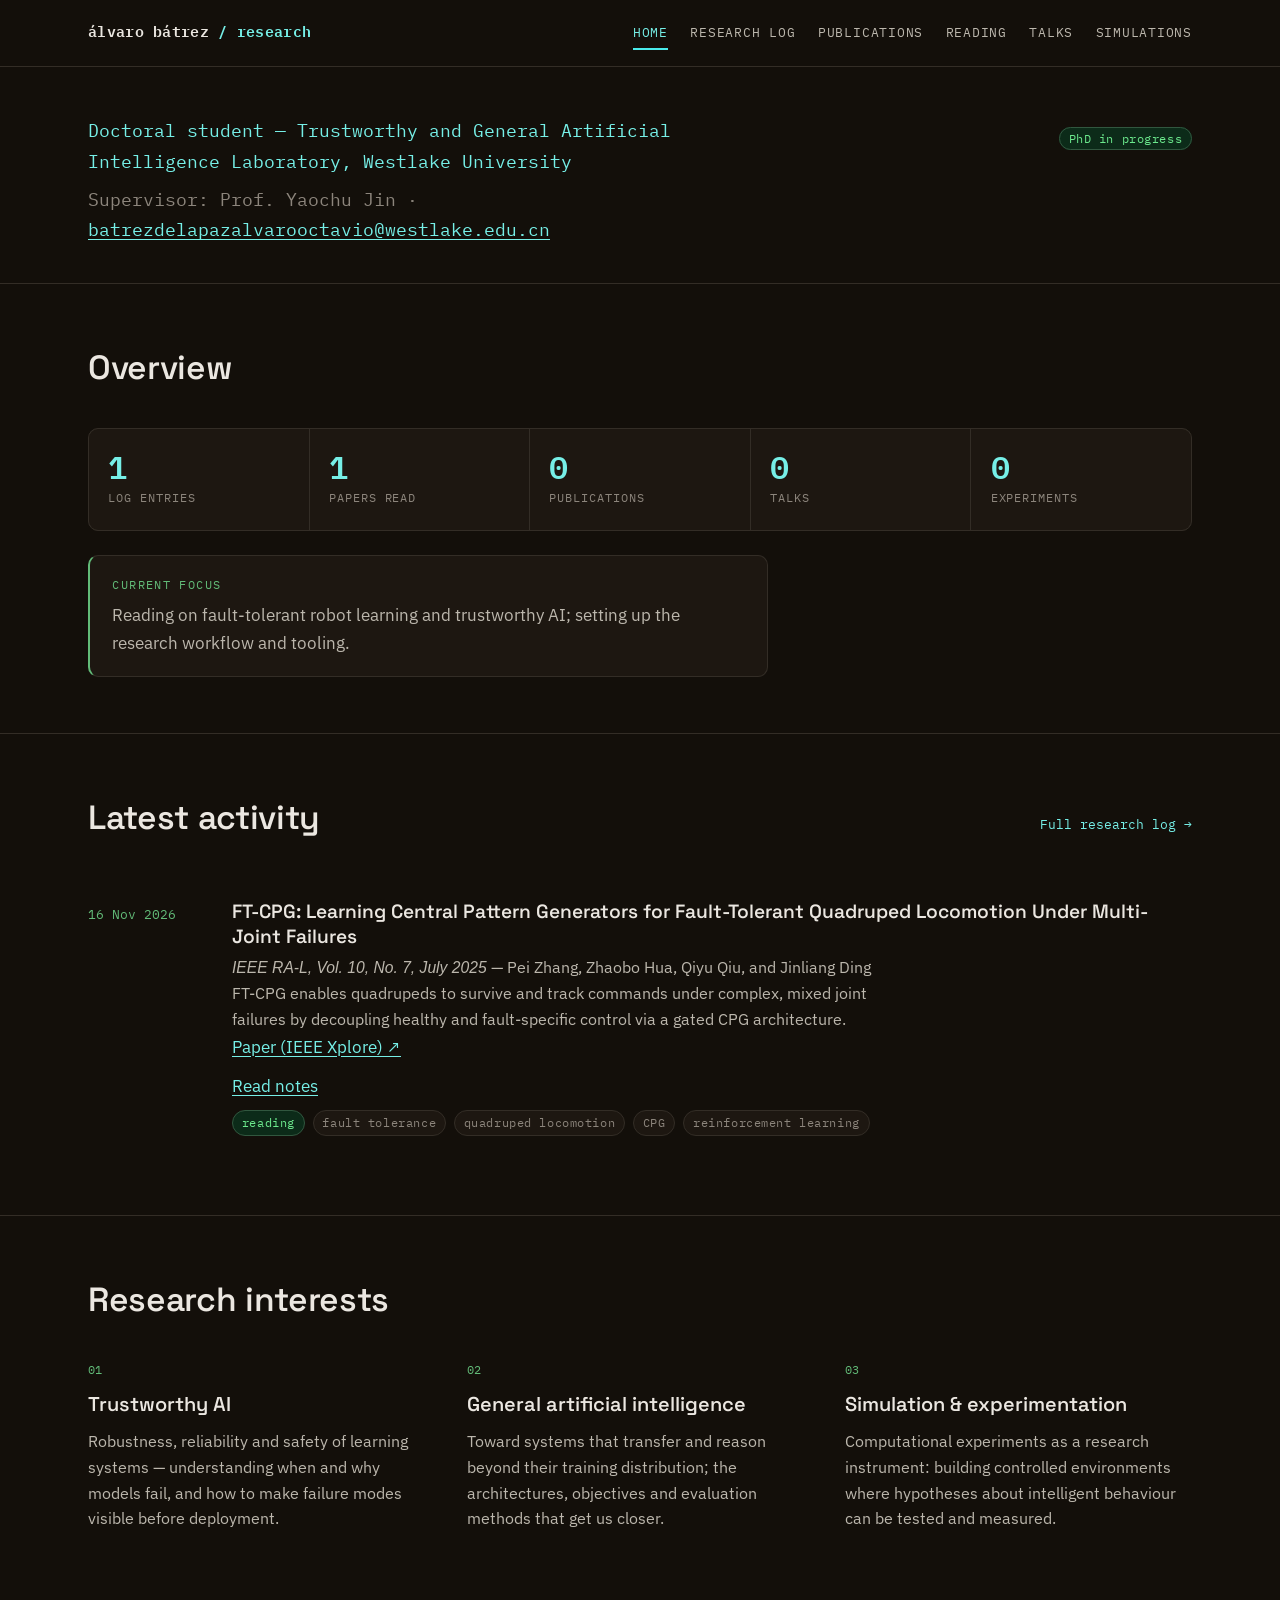
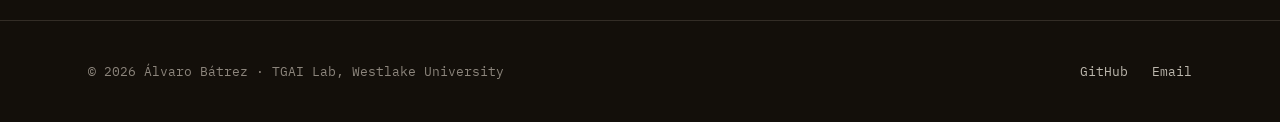
==== commit bd89caa4: "Remove name from identity strip; enlarge affiliation lines" ====
--- a/index.html
+++ b/index.html
@@ -30,7 +30,6 @@
     <section class="identity">
       <div class="container identity-inner">
         <div>
-          <h1 class="identity-name">Álvaro Bátrez</h1>
           <p class="identity-line">
             Doctoral student — Trustworthy and General Artificial Intelligence Laboratory, Westlake University
           </p>
--- a/assets/css/style.css
+++ b/assets/css/style.css
@@ -201,20 +201,13 @@
   gap: 1.5rem;
   flex-wrap: wrap;
 }
-.identity-name {
-  font-family: var(--serif);
-  font-weight: 560;
-  font-size: clamp(1.9rem, 3.4vw, 2.6rem);
-  letter-spacing: -0.015em;
-}
 .identity-line {
   font-family: var(--mono);
-  font-size: 0.9rem;
+  font-size: 1.15rem;
   color: var(--accent-ink);
-  margin-top: 0.7rem;
-  max-width: 68ch;
-}
-.identity-line.dim { color: var(--ink-faint); margin-top: 0.35rem; }
+  max-width: 60ch;
+}
+.identity-line.dim { color: var(--ink-faint); margin-top: 0.5rem; }
 .identity-line a { overflow-wrap: anywhere; }
 .identity-tag { padding-top: 0.5rem; }
 
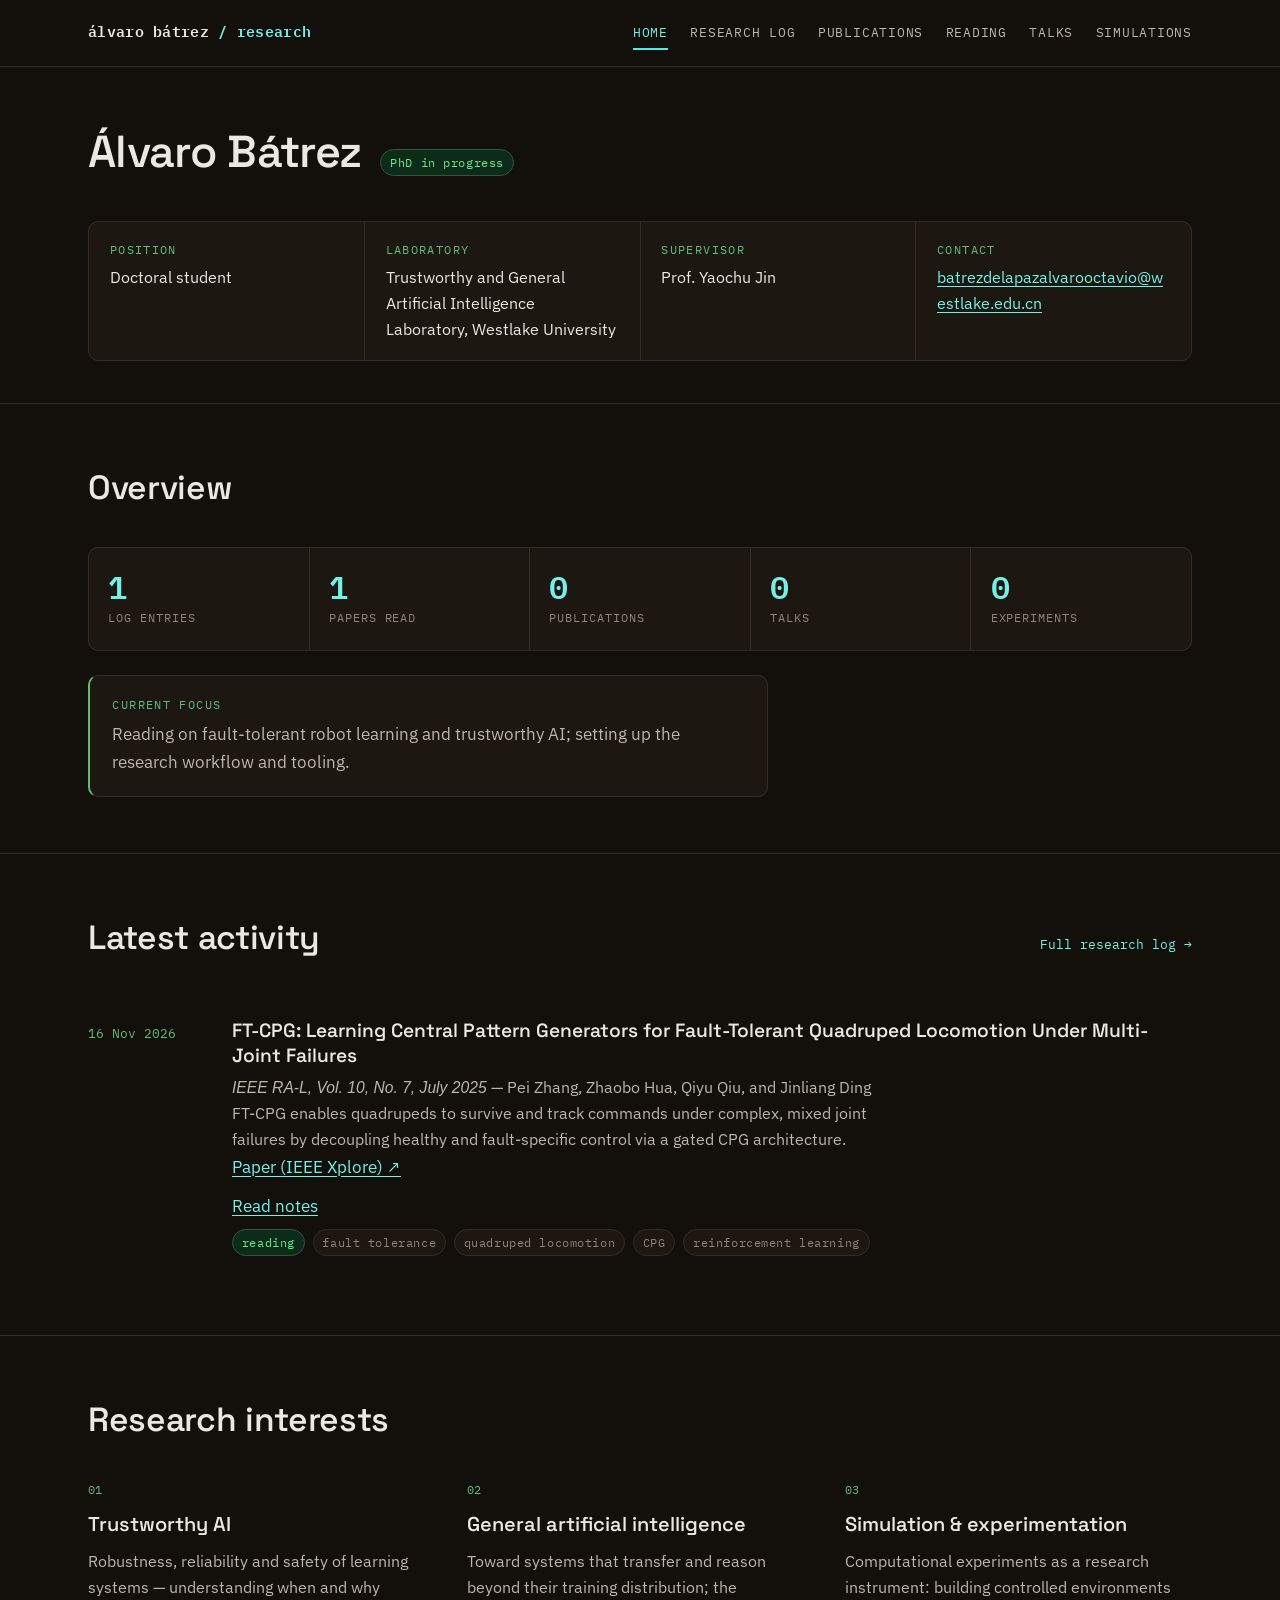
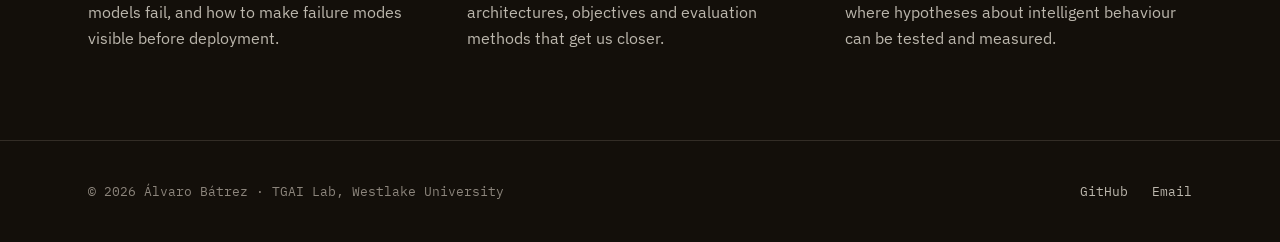
==== commit 33647362: "Rebuild identity as academic masthead with labeled data grid" ====
--- a/index.html
+++ b/index.html
@@ -26,21 +26,31 @@
   </header>
 
   <main>
-    <!-- Identity strip -->
+    <!-- Identity masthead -->
     <section class="identity">
-      <div class="container identity-inner">
-        <div>
-          <p class="identity-line">
-            Doctoral student — Trustworthy and General Artificial Intelligence Laboratory, Westlake University
-          </p>
-          <p class="identity-line dim">
-            Supervisor: Prof. Yaochu Jin ·
-            <a href="mailto:batrezdelapazalvarooctavio@westlake.edu.cn">batrezdelapazalvarooctavio@westlake.edu.cn</a>
-          </p>
-        </div>
-        <div class="identity-tag">
+      <div class="container">
+        <div class="identity-top">
+          <h1 class="identity-name">Álvaro Bátrez</h1>
           <span class="tag" data-kind="active">PhD in progress</span>
         </div>
+        <dl class="identity-grid">
+          <div class="identity-cell">
+            <dt>Position</dt>
+            <dd>Doctoral student</dd>
+          </div>
+          <div class="identity-cell">
+            <dt>Laboratory</dt>
+            <dd>Trustworthy and General Artificial Intelligence Laboratory, Westlake University</dd>
+          </div>
+          <div class="identity-cell">
+            <dt>Supervisor</dt>
+            <dd>Prof. Yaochu Jin</dd>
+          </div>
+          <div class="identity-cell">
+            <dt>Contact</dt>
+            <dd><a href="mailto:batrezdelapazalvarooctavio@westlake.edu.cn">batrezdelapazalvarooctavio@westlake.edu.cn</a></dd>
+          </div>
+        </dl>
       </div>
     </section>
 
--- a/assets/css/style.css
+++ b/assets/css/style.css
@@ -189,27 +189,50 @@
 .prose { max-width: 68ch; }
 .prose p + p { margin-top: 1rem; }
 
-/* ---------- identity strip (home) ---------- */
+/* ---------- identity masthead (home) ---------- */
 .identity {
   border-bottom: 1px solid var(--rule);
-  padding: 3rem 0 2.4rem;
-}
-.identity-inner {
-  display: flex;
-  justify-content: space-between;
-  align-items: flex-start;
-  gap: 1.5rem;
+  padding: 3rem 0 2.6rem;
+}
+.identity-top {
+  display: flex;
+  align-items: baseline;
+  gap: 1.2rem;
   flex-wrap: wrap;
-}
-.identity-line {
-  font-family: var(--mono);
-  font-size: 1.15rem;
-  color: var(--accent-ink);
-  max-width: 60ch;
-}
-.identity-line.dim { color: var(--ink-faint); margin-top: 0.5rem; }
-.identity-line a { overflow-wrap: anywhere; }
-.identity-tag { padding-top: 0.5rem; }
+  margin-bottom: 2rem;
+}
+.identity-name {
+  font-family: var(--serif);
+  font-weight: 560;
+  font-size: clamp(2rem, 3.6vw, 2.8rem);
+  letter-spacing: -0.015em;
+}
+.identity-grid {
+  display: grid;
+  grid-template-columns: repeat(auto-fit, minmax(220px, 1fr));
+  gap: 1px;
+  background: var(--rule);
+  border: 1px solid var(--rule);
+  border-radius: 10px;
+  overflow: hidden;
+}
+.identity-cell {
+  background: var(--paper-raised);
+  padding: 1.1rem 1.3rem;
+}
+.identity-cell dt {
+  font-family: var(--mono);
+  font-size: 0.72rem;
+  letter-spacing: 0.12em;
+  text-transform: uppercase;
+  color: var(--green-dim);
+  margin-bottom: 0.4rem;
+}
+.identity-cell dd {
+  font-size: 0.98rem;
+  color: var(--ink);
+  overflow-wrap: anywhere;
+}
 
 /* ---------- overview: stats + focus ---------- */
 .stat-grid {
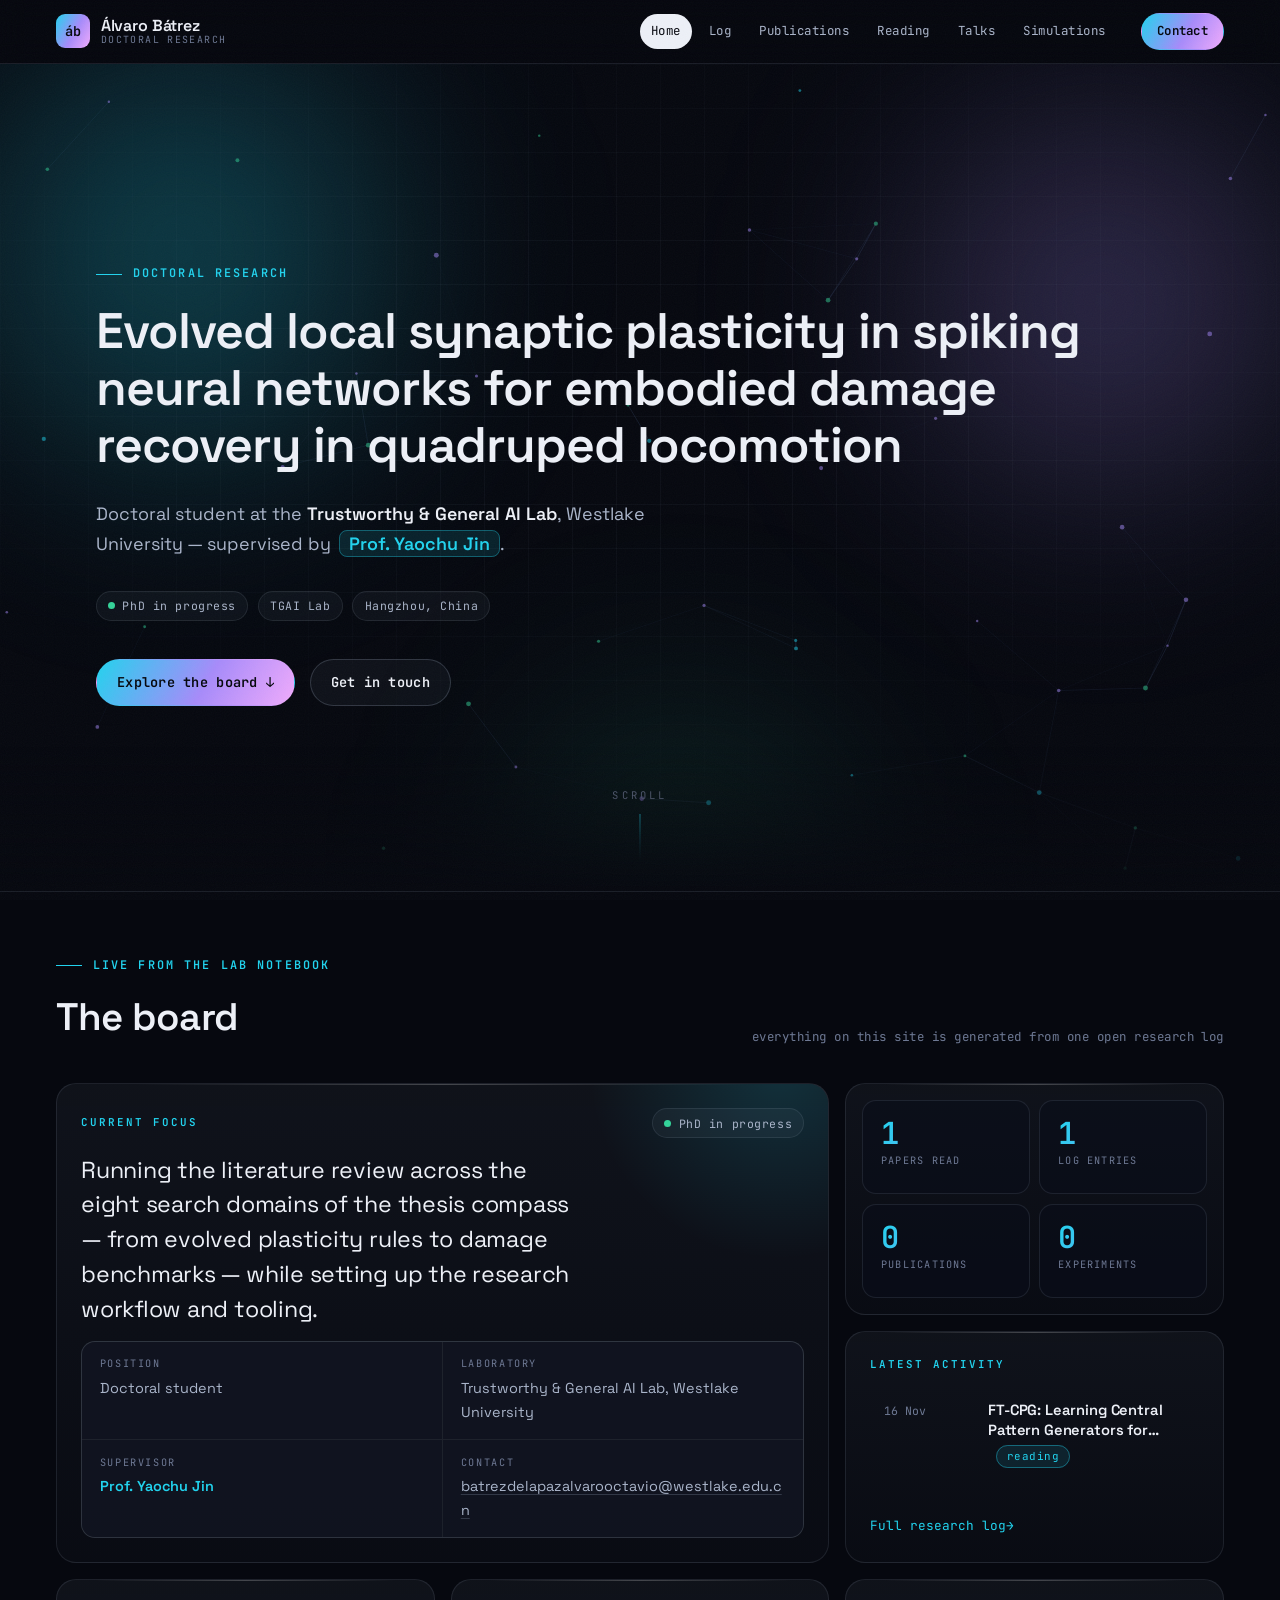
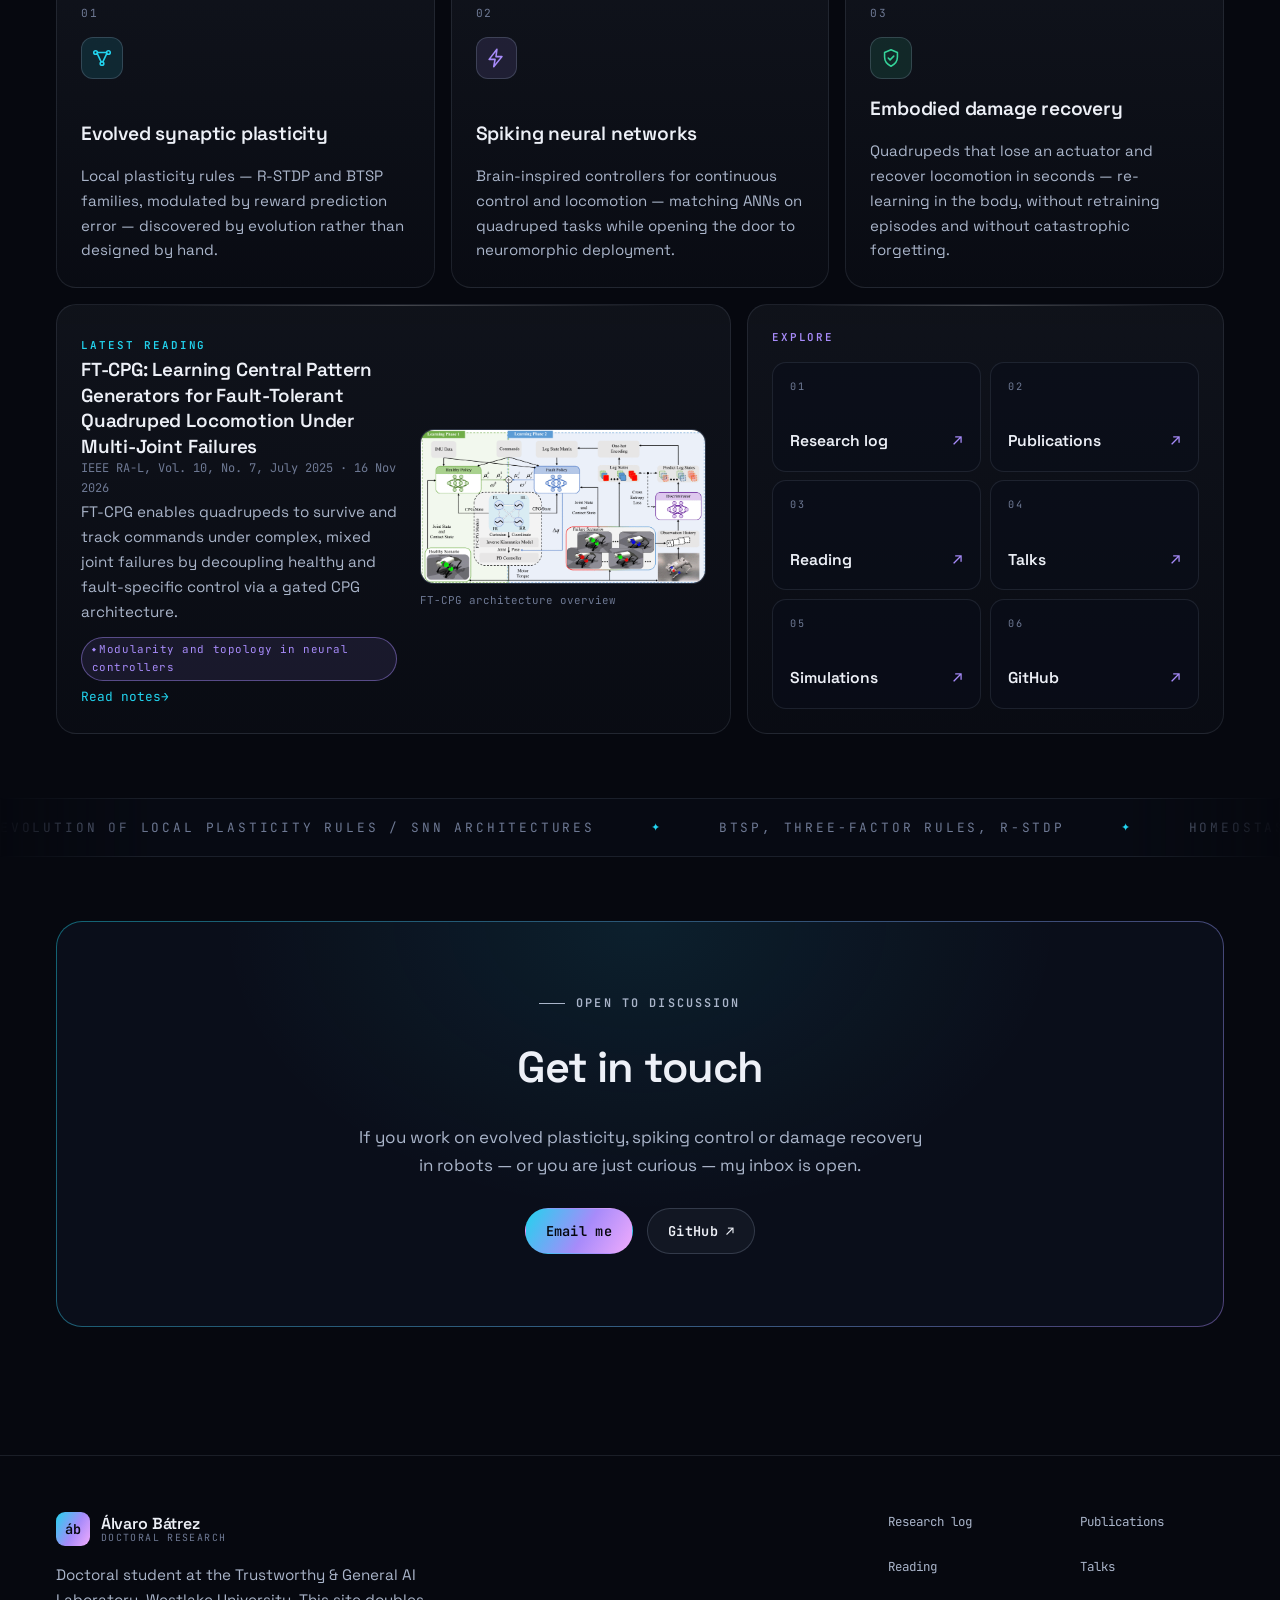
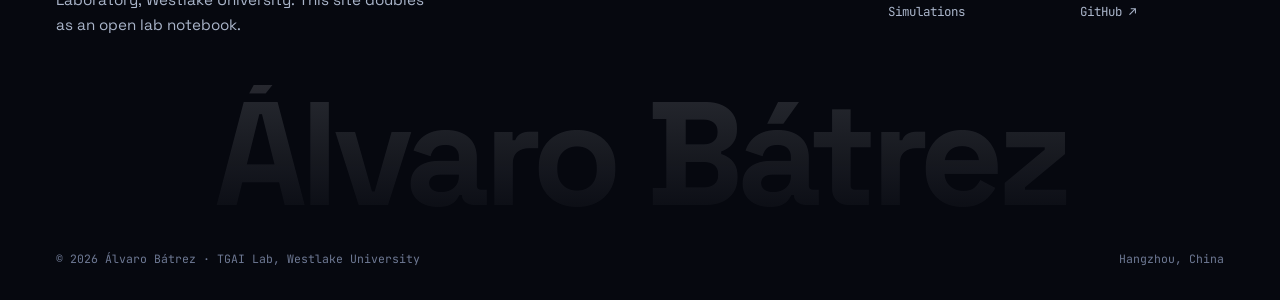
==== commit 918e5ef4: "Nueva versión." ====
--- a/index.html
+++ b/index.html
@@ -4,108 +4,198 @@
   <meta charset="UTF-8" />
   <meta name="viewport" content="width=device-width, initial-scale=1.0" />
   <title>Álvaro Bátrez — Doctoral Research</title>
-  <meta name="description" content="Research log and academic portfolio of Álvaro Bátrez, doctoral student at the Trustworthy and General Artificial Intelligence Laboratory, Westlake University." />
+  <meta name="description" content="Doctoral research of Álvaro Bátrez — evolved local synaptic plasticity in spiking neural networks for embodied damage recovery in quadruped locomotion. TGAI Lab, Westlake University." />
+  <link rel="icon" href="data:image/svg+xml,%3Csvg xmlns='http://www.w3.org/2000/svg' viewBox='0 0 64 64'%3E%3Cdefs%3E%3ClinearGradient id='g' x1='0' y1='0' x2='1' y2='1'%3E%3Cstop offset='0' stop-color='%2322d3ee'/%3E%3Cstop offset='1' stop-color='%23a78bfa'/%3E%3C/linearGradient%3E%3C/defs%3E%3Crect width='64' height='64' rx='14' fill='%2306080f'/%3E%3Crect width='64' height='64' rx='14' fill='url(%23g)' opacity='.2'/%3E%3Ctext x='32' y='43' font-family='monospace' font-size='26' font-weight='700' fill='url(%23g)' text-anchor='middle'%3E%C3%A1b%3C/text%3E%3C/svg%3E" />
   <link rel="preconnect" href="https://fonts.googleapis.com" />
   <link rel="preconnect" href="https://fonts.gstatic.com" crossorigin />
-  <link href="https://fonts.googleapis.com/css2?family=Space+Grotesk:wght@400..700&family=IBM+Plex+Mono:wght@400;600&family=IBM+Plex+Sans:ital,wght@0,400;0,600;1,400&display=swap" rel="stylesheet" />
+  <link href="https://fonts.googleapis.com/css2?family=Space+Grotesk:wght@400..700&family=Instrument+Serif:ital@0;1&family=JetBrains+Mono:wght@400;600&display=swap" rel="stylesheet" />
   <link rel="stylesheet" href="assets/css/style.css" />
 </head>
 <body>
-  <header class="site-header">
-    <div class="header-inner">
-      <a class="brand" href="index.html">álvaro bátrez <span>/ research</span></a>
-      <nav class="site-nav" aria-label="Main">
+  <div class="progress" data-progress aria-hidden="true"></div>
+
+  <header class="nav">
+    <div class="nav-inner">
+      <a class="brand" href="index.html">
+        <span class="brand-mark">áb</span>
+        <span class="brand-text">Álvaro Bátrez<small>doctoral research</small></span>
+      </a>
+      <nav class="nav-links" aria-label="Main">
         <a href="index.html" aria-current="page">Home</a>
-        <a href="log.html">Research Log</a>
+        <a href="log.html">Log</a>
         <a href="publications.html">Publications</a>
         <a href="reading.html">Reading</a>
         <a href="talks.html">Talks</a>
         <a href="simulations.html">Simulations</a>
       </nav>
+      <a class="btn btn-primary btn-sm nav-cta" href="mailto:batrezdelapazalvarooctavio@westlake.edu.cn">Contact</a>
     </div>
   </header>
 
   <main>
-    <!-- Identity masthead -->
-    <section class="identity">
-      <div class="container">
-        <div class="identity-top">
-          <h1 class="identity-name">Álvaro Bátrez</h1>
-          <span class="tag" data-kind="active">PhD in progress</span>
-        </div>
-        <dl class="identity-grid">
-          <div class="identity-cell">
-            <dt>Position</dt>
-            <dd>Doctoral student</dd>
-          </div>
-          <div class="identity-cell">
-            <dt>Laboratory</dt>
-            <dd>Trustworthy and General Artificial Intelligence Laboratory, Westlake University</dd>
-          </div>
-          <div class="identity-cell">
-            <dt>Supervisor</dt>
-            <dd>Prof. Yaochu Jin</dd>
-          </div>
-          <div class="identity-cell">
-            <dt>Contact</dt>
-            <dd><a href="mailto:batrezdelapazalvarooctavio@westlake.edu.cn">batrezdelapazalvarooctavio@westlake.edu.cn</a></dd>
-          </div>
-        </dl>
-      </div>
+    <!-- ============ HERO ============ -->
+    <section class="hero">
+      <div class="hero-bg" aria-hidden="true">
+        <div class="aurora a1"></div>
+        <div class="aurora a2"></div>
+        <div class="aurora a3"></div>
+        <div class="hero-grid"></div>
+      </div>
+      <canvas class="hero-canvas" aria-hidden="true"></canvas>
+
+      <div class="container hero-inner">
+        <p class="kicker">Doctoral research</p>
+        <h1>Evolved local synaptic plasticity in spiking neural networks for embodied damage recovery in quadruped locomotion</h1>
+        <p class="hero-sub">
+          Doctoral student at the <strong>Trustworthy &amp; General AI Lab</strong>, Westlake University —
+          supervised by <strong class="prof-name">Prof. Yaochu Jin</strong>.
+        </p>
+        <div class="hero-meta">
+          <span class="chip"><span class="dot"></span>PhD in progress</span>
+          <span class="chip">TGAI Lab</span>
+          <span class="chip">Hangzhou, China</span>
+        </div>
+        <div class="hero-actions">
+          <a class="btn btn-primary" href="#board">Explore the board ↓</a>
+          <a class="btn btn-ghost" href="mailto:batrezdelapazalvarooctavio@westlake.edu.cn">Get in touch</a>
+        </div>
+      </div>
+      <div class="scroll-cue" aria-hidden="true">scroll</div>
     </section>
 
-    <!-- Overview: stats + current focus -->
-    <section class="section">
-      <div class="container">
-        <div class="section-head reveal"><h2>Overview</h2></div>
-        <div class="stat-grid reveal" data-render="stats"></div>
-        <div class="focus reveal" data-render="focus"></div>
-      </div>
-    </section>
-
-    <!-- Latest activity -->
-    <section class="section">
+    <!-- ============ BENTO BOARD ============ -->
+    <section class="section" id="board">
       <div class="container">
         <div class="section-head reveal">
-          <h2>Latest activity</h2>
-          <a class="more-link" href="log.html">Full research log</a>
-        </div>
-        <ul class="entry-list reveal" data-render="latest"></ul>
+          <div>
+            <p class="kicker">Live from the lab notebook</p>
+            <h2>The board</h2>
+          </div>
+          <span class="side-note">everything on this site is generated from one open research log</span>
+        </div>
+
+        <div class="bento" data-stagger>
+          <!-- focus -->
+          <article class="tile tile-focus reveal">
+            <span class="tile-glow" aria-hidden="true"></span>
+            <div class="tile-head">
+              <span class="tile-label">Current focus</span>
+              <span class="chip"><span class="dot"></span>PhD in progress</span>
+            </div>
+            <p class="focus-text" data-render="focus"></p>
+            <dl class="ident">
+              <div><dt>Position</dt><dd>Doctoral student</dd></div>
+              <div><dt>Laboratory</dt><dd>Trustworthy &amp; General AI Lab, Westlake University</dd></div>
+              <div><dt>Supervisor</dt><dd class="dd-supervisor">Prof. Yaochu Jin</dd></div>
+              <div><dt>Contact</dt><dd><a href="mailto:batrezdelapazalvarooctavio@westlake.edu.cn">batrezdelapazalvarooctavio@westlake.edu.cn</a></dd></div>
+            </dl>
+          </article>
+
+          <!-- stats -->
+          <article class="tile tile-stats reveal" data-render="stats"></article>
+
+          <!-- activity -->
+          <article class="tile tile-activity reveal">
+            <span class="tile-label">Latest activity</span>
+            <ul class="mini-feed" data-render="latest"></ul>
+            <div class="tile-foot"><a class="more-link" href="log.html">Full research log</a></div>
+          </article>
+
+          <!-- interests -->
+          <article class="tile tile-interest tile-i1 i-cyan reveal">
+            <span class="idx">01</span>
+            <span class="tile-icon" aria-hidden="true">
+              <svg width="22" height="22" viewBox="0 0 24 24" fill="none" stroke="currentColor" stroke-width="1.7" stroke-linecap="round" stroke-linejoin="round"><circle cx="5" cy="6" r="2"/><circle cx="19" cy="6" r="2"/><circle cx="12" cy="18" r="2"/><path d="M7 6h10M6.8 7.3l4.3 8.9M17.2 7.3l-4.3 8.9"/></svg>
+            </span>
+            <h3>Evolved synaptic plasticity</h3>
+            <p>Local plasticity rules — R-STDP and BTSP families, modulated by reward prediction error — discovered by evolution rather than designed by hand.</p>
+          </article>
+
+          <article class="tile tile-interest tile-i2 i-violet reveal">
+            <span class="idx">02</span>
+            <span class="tile-icon" aria-hidden="true">
+              <svg width="22" height="22" viewBox="0 0 24 24" fill="none" stroke="currentColor" stroke-width="1.7" stroke-linecap="round" stroke-linejoin="round"><path d="M13 2.5L4.5 13.5H11l-1.5 8L18.5 10.5H12l1-8z"/></svg>
+            </span>
+            <h3>Spiking neural networks</h3>
+            <p>Brain-inspired controllers for continuous control and locomotion — matching ANNs on quadruped tasks while opening the door to neuromorphic deployment.</p>
+          </article>
+
+          <article class="tile tile-interest tile-i3 i-emerald reveal">
+            <span class="idx">03</span>
+            <span class="tile-icon" aria-hidden="true">
+              <svg width="22" height="22" viewBox="0 0 24 24" fill="none" stroke="currentColor" stroke-width="1.7" stroke-linecap="round" stroke-linejoin="round"><path d="M12 3l7 3v5c0 4.6-3 8.1-7 10-4-1.9-7-5.4-7-10V6l7-3z"/><path d="M9 12l2 2 4-4"/></svg>
+            </span>
+            <h3>Embodied damage recovery</h3>
+            <p>Quadrupeds that lose an actuator and recover locomotion in seconds — re-learning in the body, without retraining episodes and without catastrophic forgetting.</p>
+          </article>
+
+          <!-- latest reading -->
+          <article class="tile tile-reading reveal" data-render="latest-reading"></article>
+
+          <!-- explore -->
+          <nav class="tile tile-explore reveal h-violet" aria-label="Site sections">
+            <span class="tile-label">Explore</span>
+            <div class="explore-grid">
+              <a class="explore-link" href="log.html"><span class="exp-k">01</span><span class="exp-t">Research log</span></a>
+              <a class="explore-link" href="publications.html"><span class="exp-k">02</span><span class="exp-t">Publications</span></a>
+              <a class="explore-link" href="reading.html"><span class="exp-k">03</span><span class="exp-t">Reading</span></a>
+              <a class="explore-link" href="talks.html"><span class="exp-k">04</span><span class="exp-t">Talks</span></a>
+              <a class="explore-link" href="simulations.html"><span class="exp-k">05</span><span class="exp-t">Simulations</span></a>
+              <a class="explore-link" href="https://github.com/alvarobatrez" target="_blank" rel="noopener"><span class="exp-k">06</span><span class="exp-t">GitHub</span></a>
+            </div>
+          </nav>
+        </div>
       </div>
     </section>
 
-    <!-- Research interests -->
-    <section class="section">
+    <!-- ============ SEARCH DOMAINS MARQUEE (thesis compass) ============ -->
+    <div class="marquee" aria-hidden="true">
+      <div class="marquee-track">
+        <span>Evolution of local plasticity rules / SNN architectures</span><span>BTSP, three-factor rules, R-STDP</span><span>Homeostasis and post-lesion cortical rewiring</span><span>SNNs in continuous control and locomotion</span><span>Structural damage and adaptation in legged robots</span><span>Continual learning and forgetting metrics (embedded)</span><span>Damage benchmarks in locomotion</span><span>Modularity and topology in neural controllers</span>
+        <span>Evolution of local plasticity rules / SNN architectures</span><span>BTSP, three-factor rules, R-STDP</span><span>Homeostasis and post-lesion cortical rewiring</span><span>SNNs in continuous control and locomotion</span><span>Structural damage and adaptation in legged robots</span><span>Continual learning and forgetting metrics (embedded)</span><span>Damage benchmarks in locomotion</span><span>Modularity and topology in neural controllers</span>
+      </div>
+    </div>
+
+    <!-- ============ CTA ============ -->
+    <section class="cta">
       <div class="container">
-        <div class="section-head reveal"><h2>Research interests</h2></div>
-        <div class="interests">
-          <div class="interest reveal">
-            <span class="idx">01</span>
-            <h3>Trustworthy AI</h3>
-            <p>Robustness, reliability and safety of learning systems — understanding when and why models fail, and how to make failure modes visible before deployment.</p>
-          </div>
-          <div class="interest reveal">
-            <span class="idx">02</span>
-            <h3>General artificial intelligence</h3>
-            <p>Toward systems that transfer and reason beyond their training distribution; the architectures, objectives and evaluation methods that get us closer.</p>
-          </div>
-          <div class="interest reveal">
-            <span class="idx">03</span>
-            <h3>Simulation &amp; experimentation</h3>
-            <p>Computational experiments as a research instrument: building controlled environments where hypotheses about intelligent behaviour can be tested and measured.</p>
+        <div class="cta-card reveal">
+          <p class="kicker">Open to discussion</p>
+          <h2>Get in touch</h2>
+          <p>If you work on evolved plasticity, spiking control or damage recovery in robots — or you are just curious — my inbox is open.</p>
+          <div class="cta-actions">
+            <a class="btn btn-primary" href="mailto:batrezdelapazalvarooctavio@westlake.edu.cn">Email me</a>
+            <a class="btn btn-ghost" href="https://github.com/alvarobatrez" target="_blank" rel="noopener">GitHub ↗</a>
           </div>
         </div>
       </div>
     </section>
   </main>
 
-  <footer class="site-footer">
+  <footer class="footer">
     <div class="footer-inner">
-      <p>© 2026 Álvaro Bátrez · TGAI Lab, Westlake University</p>
-      <div class="footer-links">
-        <a href="https://github.com/alvarobatrez" target="_blank" rel="noopener">GitHub</a>
-        <a href="mailto:batrezdelapazalvarooctavio@westlake.edu.cn">Email</a>
-      </div>
+      <div class="footer-cols">
+        <div class="footer-brand">
+          <a class="brand" href="index.html">
+            <span class="brand-mark">áb</span>
+            <span class="brand-text">Álvaro Bátrez<small>doctoral research</small></span>
+          </a>
+          <p>Doctoral student at the Trustworthy &amp; General AI Laboratory, Westlake University. This site doubles as an open lab notebook.</p>
+        </div>
+        <nav class="footer-nav" aria-label="Footer">
+          <a href="log.html">Research log</a>
+          <a href="publications.html">Publications</a>
+          <a href="reading.html">Reading</a>
+          <a href="talks.html">Talks</a>
+          <a href="simulations.html">Simulations</a>
+          <a href="https://github.com/alvarobatrez" target="_blank" rel="noopener">GitHub ↗</a>
+        </nav>
+      </div>
+      <div class="wordmark" aria-hidden="true">Álvaro Bátrez</div>
+      <p class="footer-legal">
+        <span>© 2026 Álvaro Bátrez · TGAI Lab, Westlake University</span>
+        <span>Hangzhou, China</span>
+      </p>
     </div>
   </footer>
 
--- a/assets/css/style.css
+++ b/assets/css/style.css
@@ -1,112 +1,337 @@
 /* ============================================================
-   Álvaro Batrez — Doctoral Research
-   Design: dark lab-notebook. Deep ink ground, warm off-white
-   text, copper accent. Type: Space Grotesk + IBM Plex.
+   Álvaro Bátrez — Doctoral Research
+   Design: “Aurora Board” — deep-space glass, animated aurora,
+   particle field, bento mosaic. Type: Space Grotesk +
+   Instrument Serif + JetBrains Mono.
    ============================================================ */
 
 :root {
   color-scheme: dark;
-  /* primitives */
-  --paper: oklch(0.17 0.012 70);           /* deep warm ink */
-  --paper-raised: oklch(0.21 0.014 70);
-  --ink: oklch(0.93 0.01 85);              /* warm off-white */
-  --ink-soft: oklch(0.78 0.015 80);
-  --ink-faint: oklch(0.62 0.015 75);
-  --rule: oklch(0.30 0.015 70);
-  --accent: oklch(0.86 0.13 195);          /* electric cyan */
-  --accent-ink: oklch(0.88 0.11 190);
-  --accent-soft: oklch(0.27 0.045 205);
-  --green: oklch(0.84 0.17 150);           /* terminal green */
-  --green-dim: oklch(0.72 0.13 150);
-  --green-soft: oklch(0.26 0.05 155);
-  --serif: "Space Grotesk", "IBM Plex Sans", sans-serif;
-  --sans: "IBM Plex Sans", "Helvetica Neue", Arial, sans-serif;
-  --mono: "IBM Plex Mono", "SFMono-Regular", Consolas, monospace;
-  --maxw: 72rem;
+  --bg: #06080f;
+  --bg-2: #0a0e1a;
+  --surface: rgba(148, 163, 184, 0.06);
+  --surface-2: rgba(148, 163, 184, 0.10);
+  --border: rgba(148, 163, 184, 0.14);
+  --border-2: rgba(148, 163, 184, 0.26);
+  --text: #edf0f7;
+  --text-2: #aab5ca;
+  --text-3: #6e7994;
+  --cyan: #22d3ee;
+  --violet: #a78bfa;
+  --emerald: #34d399;
+  --amber: #fbbf24;
+  --pink: #f0abfc;
+  --grad: linear-gradient(120deg, var(--cyan), var(--violet) 55%, var(--pink));
+  --font-display: "Space Grotesk", "Segoe UI", system-ui, sans-serif;
+  --font-serif: "Instrument Serif", Georgia, serif;
+  --font-mono: "JetBrains Mono", "SFMono-Regular", Consolas, monospace;
+  --maxw: 76rem;
   --ease: cubic-bezier(0.22, 1, 0.36, 1);
+  --radius: 20px;
 }
 
 * { box-sizing: border-box; margin: 0; padding: 0; }
 
-html { scroll-behavior: smooth; }
+html {
+  scroll-behavior: smooth;
+  scrollbar-color: #2a3247 var(--bg);
+}
+
 @media (prefers-reduced-motion: reduce) {
   html { scroll-behavior: auto; }
-  *, *::before, *::after { animation-duration: 0.01ms !important; transition-duration: 0.01ms !important; }
+  *, *::before, *::after {
+    animation-duration: 0.01ms !important;
+    animation-iteration-count: 1 !important;
+    transition-duration: 0.01ms !important;
+  }
 }
 
 body {
-  font-family: var(--sans);
+  font-family: var(--font-display);
   font-size: 1.0625rem;
   line-height: 1.65;
-  color: var(--ink);
-  background: var(--paper);
+  color: var(--text);
+  background: var(--bg);
   min-height: 100dvh;
   display: flex;
   flex-direction: column;
-}
-
-::selection { background: var(--accent); color: var(--paper-raised); }
-
-a { color: var(--accent-ink); text-decoration-thickness: 1px; text-underline-offset: 3px; transition: color 150ms var(--ease); }
-a:hover { color: var(--accent); }
+  overflow-x: hidden;
+}
+
+/* film grain */
+body::after {
+  content: "";
+  position: fixed;
+  inset: 0;
+  z-index: 999;
+  pointer-events: none;
+  opacity: 0.035;
+  background-image: url("data:image/svg+xml,%3Csvg xmlns='http://www.w3.org/2000/svg' width='160' height='160'%3E%3Cfilter id='n'%3E%3CfeTurbulence type='fractalNoise' baseFrequency='0.9' numOctaves='2'/%3E%3C/filter%3E%3Crect width='160' height='160' filter='url(%23n)'/%3E%3C/svg%3E");
+}
+
+::selection { background: var(--cyan); color: var(--bg); }
+
+a {
+  color: var(--cyan);
+  text-decoration-thickness: 1px;
+  text-underline-offset: 3px;
+  transition: color 160ms var(--ease);
+}
+a:hover { color: var(--text); }
 a:focus-visible, button:focus-visible, summary:focus-visible {
-  outline: 2px solid var(--accent);
+  outline: 2px solid var(--cyan);
   outline-offset: 3px;
-  border-radius: 2px;
-}
-
-/* ---------- header ---------- */
-.site-header {
-  border-bottom: 1px solid var(--rule);
-  background: var(--paper);
+  border-radius: 4px;
+}
+
+h1, h2, h3, h4 { font-weight: 600; letter-spacing: -0.01em; }
+
+/* ---------- scroll progress ---------- */
+.progress {
+  position: fixed;
+  top: 0; left: 0; right: 0;
+  height: 2px;
+  z-index: 120;
+  background: var(--grad);
+  transform-origin: 0 50%;
+  transform: scaleX(0);
+  pointer-events: none;
+}
+
+/* ---------- nav ---------- */
+.nav {
   position: sticky;
   top: 0;
-  z-index: 50;
-}
-.header-inner {
+  z-index: 100;
+  border-bottom: 1px solid var(--border);
+  background: rgba(6, 8, 15, 0.72);
+  backdrop-filter: blur(14px);
+  -webkit-backdrop-filter: blur(14px);
+}
+.nav-inner {
   max-width: var(--maxw);
   margin: 0 auto;
-  padding: 1rem 1.5rem;
-  display: flex;
-  align-items: baseline;
-  justify-content: space-between;
-  gap: 1rem;
-  flex-wrap: wrap;
+  padding: 0.8rem 1.5rem;
+  display: flex;
+  align-items: center;
+  gap: 1.5rem;
 }
 .brand {
-  font-family: var(--mono);
-  font-size: 0.95rem;
+  display: inline-flex;
+  align-items: center;
+  gap: 0.7rem;
+  text-decoration: none;
+  color: var(--text);
+  flex-shrink: 0;
+}
+.brand-mark {
+  width: 2.1rem;
+  height: 2.1rem;
+  border-radius: 9px;
+  display: grid;
+  place-items: center;
+  font-family: var(--font-mono);
+  font-size: 0.85rem;
+  font-weight: 600;
+  color: var(--bg);
+  background: var(--grad);
+}
+.brand-text {
+  font-weight: 600;
+  font-size: 1rem;
+  letter-spacing: -0.01em;
+  line-height: 1.1;
+}
+.brand-text small {
+  display: block;
+  font-family: var(--font-mono);
+  font-weight: 400;
+  font-size: 0.62rem;
+  letter-spacing: 0.14em;
+  text-transform: uppercase;
+  color: var(--text-3);
+}
+.nav-links {
+  display: flex;
+  gap: 0.35rem;
+  margin-left: auto;
+  overflow-x: auto;
+  scrollbar-width: none;
+}
+.nav-links::-webkit-scrollbar { display: none; }
+.nav-links a {
+  font-family: var(--font-mono);
+  font-size: 0.78rem;
+  letter-spacing: 0.04em;
+  color: var(--text-2);
+  text-decoration: none;
+  padding: 0.45rem 0.7rem;
+  border-radius: 999px;
+  white-space: nowrap;
+  transition: color 160ms var(--ease), background 160ms var(--ease);
+}
+.nav-links a:hover { color: var(--text); background: var(--surface); }
+.nav-links a[aria-current="page"] { color: var(--bg); background: var(--text); }
+.nav-cta { flex-shrink: 0; }
+
+/* ---------- buttons & chips ---------- */
+.btn {
+  display: inline-flex;
+  align-items: center;
+  gap: 0.5rem;
+  font-family: var(--font-mono);
+  font-size: 0.85rem;
   font-weight: 600;
   letter-spacing: 0.02em;
-  color: var(--ink);
+  padding: 0.7rem 1.25rem;
+  border-radius: 999px;
   text-decoration: none;
-}
-.brand span { color: var(--accent-ink); }
-.site-nav { display: flex; gap: 1.4rem; flex-wrap: wrap; }
-.site-nav a {
-  font-family: var(--mono);
-  font-size: 0.8rem;
-  letter-spacing: 0.06em;
-  text-transform: uppercase;
-  color: var(--ink-soft);
-  text-decoration: none;
-  padding: 0.35rem 0;
-  border-bottom: 2px solid transparent;
-  transition: color 150ms var(--ease), border-color 150ms var(--ease);
-}
-.site-nav a:hover { color: var(--ink); border-bottom-color: var(--rule); }
-.site-nav a[aria-current="page"] { color: var(--accent-ink); border-bottom-color: var(--accent); }
+  border: 1px solid transparent;
+  cursor: pointer;
+  transition: transform 200ms var(--ease), box-shadow 200ms var(--ease),
+    border-color 200ms var(--ease), color 200ms var(--ease), background 200ms var(--ease);
+}
+.btn-primary {
+  background: var(--grad);
+  color: #05070d;
+}
+.btn-primary:hover {
+  color: #05070d;
+  transform: translateY(-2px);
+  box-shadow: 0 10px 30px -10px rgba(34, 211, 238, 0.45);
+}
+.btn-ghost {
+  border-color: var(--border-2);
+  color: var(--text);
+  background: var(--surface);
+}
+.btn-ghost:hover { border-color: var(--cyan); color: var(--cyan); transform: translateY(-2px); }
+.btn-sm { padding: 0.45rem 0.95rem; font-size: 0.78rem; }
+
+.chip {
+  display: inline-flex;
+  align-items: center;
+  gap: 0.45rem;
+  font-family: var(--font-mono);
+  font-size: 0.72rem;
+  letter-spacing: 0.05em;
+  padding: 0.28rem 0.7rem;
+  border-radius: 999px;
+  border: 1px solid var(--border);
+  background: var(--surface);
+  color: var(--text-2);
+}
+.chip .dot {
+  width: 7px;
+  height: 7px;
+  border-radius: 50%;
+  background: var(--emerald);
+  animation: pulse 2.4s ease-in-out infinite;
+}
+@keyframes pulse {
+  0%, 100% { box-shadow: 0 0 0 0 rgba(52, 211, 153, 0.5); }
+  50% { box-shadow: 0 0 0 6px rgba(52, 211, 153, 0); }
+}
 
 /* ---------- layout ---------- */
 main { flex: 1; }
 .container { max-width: var(--maxw); margin: 0 auto; padding: 0 1.5rem; }
+.section { padding: 4rem 0; }
+
+.kicker {
+  font-family: var(--font-mono);
+  font-size: 0.74rem;
+  font-weight: 600;
+  letter-spacing: 0.18em;
+  text-transform: uppercase;
+  color: var(--cyan);
+  display: flex;
+  align-items: center;
+  gap: 0.7rem;
+}
+.kicker::before {
+  content: "";
+  width: 1.6rem;
+  height: 1px;
+  background: currentColor;
+  display: inline-block;
+}
+
+.section-head {
+  display: flex;
+  align-items: flex-end;
+  justify-content: space-between;
+  gap: 1.5rem;
+  margin-bottom: 2.2rem;
+  flex-wrap: wrap;
+}
+.section-head h2 {
+  font-size: clamp(1.7rem, 3.4vw, 2.4rem);
+  letter-spacing: -0.02em;
+  margin-top: 0.6rem;
+}
+.section-head .side-note {
+  font-family: var(--font-mono);
+  font-size: 0.78rem;
+  color: var(--text-3);
+  letter-spacing: 0.04em;
+}
+.more-link {
+  font-family: var(--font-mono);
+  font-size: 0.8rem;
+  text-decoration: none;
+  white-space: nowrap;
+}
+.more-link::after { content: " →"; transition: margin 200ms var(--ease); display: inline-block; }
+.more-link:hover::after { margin-left: 3px; }
 
 /* ---------- hero ---------- */
 .hero {
-  padding: 5rem 0 4rem;
-  border-bottom: 1px solid var(--rule);
   position: relative;
+  min-height: 92svh;
+  display: flex;
+  align-items: center;
   overflow: hidden;
+  border-bottom: 1px solid var(--border);
+}
+.hero-bg { position: absolute; inset: 0; pointer-events: none; }
+.aurora {
+  position: absolute;
+  border-radius: 50%;
+  filter: blur(90px);
+  will-change: transform;
+}
+.aurora.a1 {
+  width: 42rem; height: 42rem;
+  top: -18%; left: -12%;
+  background: radial-gradient(circle, rgba(34, 211, 238, 0.34), transparent 65%);
+  animation: drift1 26s ease-in-out infinite alternate;
+}
+.aurora.a2 {
+  width: 38rem; height: 38rem;
+  top: -8%; right: -10%;
+  background: radial-gradient(circle, rgba(167, 139, 250, 0.32), transparent 65%);
+  animation: drift2 32s ease-in-out infinite alternate;
+}
+.aurora.a3 {
+  width: 34rem; height: 34rem;
+  bottom: -30%; left: 32%;
+  background: radial-gradient(circle, rgba(52, 211, 153, 0.16), transparent 65%);
+  animation: drift3 38s ease-in-out infinite alternate;
+}
+@keyframes drift1 { to { transform: translate(9rem, 6rem) scale(1.15); } }
+@keyframes drift2 { to { transform: translate(-7rem, 8rem) scale(0.9); } }
+@keyframes drift3 { to { transform: translate(6rem, -6rem) scale(1.2); } }
+
+.hero-grid {
+  position: absolute;
+  inset: 0;
+  background-image:
+    linear-gradient(rgba(148, 163, 184, 0.05) 1px, transparent 1px),
+    linear-gradient(90deg, rgba(148, 163, 184, 0.05) 1px, transparent 1px);
+  background-size: 44px 44px;
+  -webkit-mask-image: radial-gradient(ellipse 90% 70% at 50% 38%, #000 25%, transparent 78%);
+  mask-image: radial-gradient(ellipse 90% 70% at 50% 38%, #000 25%, transparent 78%);
 }
 .hero-canvas {
   position: absolute;
@@ -114,417 +339,762 @@
   width: 100%;
   height: 100%;
   pointer-events: none;
-  opacity: 0.55;
-}
-.hero-kicker {
-  font-family: var(--mono);
-  font-size: 0.8rem;
-  letter-spacing: 0.14em;
-  text-transform: uppercase;
-  color: var(--accent-ink);
-  margin-bottom: 1.25rem;
-  position: relative;
-}
-.hero h1.hero-name {
-  font-family: var(--serif);
-  font-weight: 560;
-  font-size: clamp(2.6rem, 6vw, 4.2rem);
-  line-height: 1.05;
-  letter-spacing: -0.015em;
-  position: relative;
-}
-.hero-role {
-  margin-top: 1.1rem;
-  font-family: var(--mono);
-  font-size: 0.95rem;
-  color: var(--accent-ink);
-  max-width: 60ch;
-  position: relative;
-}
-.hero h1 em { font-style: normal; color: var(--accent-ink); }
+  opacity: 0.7;
+}
+.hero::after {
+  content: "";
+  position: absolute;
+  left: 0; right: 0; bottom: 0;
+  height: 9rem;
+  background: linear-gradient(transparent, var(--bg));
+  pointer-events: none;
+}
+.hero-inner { position: relative; padding: 7rem 0 6rem; }
+.hero h1 {
+  font-size: clamp(1.9rem, 3.9vw, 3.3rem);
+  line-height: 1.14;
+  letter-spacing: -0.02em;
+  font-weight: 600;
+  margin-top: 1.2rem;
+  max-width: 34ch;
+}
 .hero-sub {
-  margin-top: 1.5rem;
-  max-width: 56ch;
-  font-size: 1.15rem;
-  color: var(--ink-soft);
-  position: relative;
+  margin-top: 1.6rem;
+  max-width: 58ch;
+  font-size: 1.12rem;
+  color: var(--text-2);
+}
+.hero-sub strong { color: var(--text); font-weight: 600; }
+.hero-sub .prof-name {
+  color: var(--cyan);
+  background: color-mix(in srgb, var(--cyan) 12%, transparent);
+  border: 1px solid color-mix(in srgb, var(--cyan) 35%, transparent);
+  border-radius: 8px;
+  padding: 0.08em 0.5em;
+  margin-left: 0.15em;
+  white-space: nowrap;
 }
 .hero-meta {
   margin-top: 2rem;
   display: flex;
-  gap: 2rem;
+  gap: 0.6rem;
   flex-wrap: wrap;
-  font-family: var(--mono);
-  font-size: 0.82rem;
-  color: var(--ink-faint);
+}
+.hero-actions {
+  margin-top: 2.4rem;
+  display: flex;
+  gap: 0.9rem;
+  flex-wrap: wrap;
+}
+.scroll-cue {
+  position: absolute;
+  bottom: 1.8rem;
+  left: 50%;
+  transform: translateX(-50%);
+  display: flex;
+  flex-direction: column;
+  align-items: center;
+  gap: 0.6rem;
+  font-family: var(--font-mono);
+  font-size: 0.66rem;
+  letter-spacing: 0.3em;
+  text-transform: uppercase;
+  color: var(--text-3);
+}
+.scroll-cue::after {
+  content: "";
+  width: 1px;
+  height: 3rem;
+  background: linear-gradient(var(--cyan), transparent);
+  animation: cue 2.2s var(--ease) infinite;
+}
+@keyframes cue {
+  0% { transform: scaleY(0); transform-origin: top; }
+  45% { transform: scaleY(1); transform-origin: top; }
+  55% { transform: scaleY(1); transform-origin: bottom; }
+  100% { transform: scaleY(0); transform-origin: bottom; }
+}
+
+/* ---------- bento mosaic ---------- */
+.bento {
+  display: grid;
+  gap: 1rem;
+  grid-template-columns: repeat(12, 1fr);
+  grid-template-areas:
+    "f f f f f f f f s s s s"
+    "f f f f f f f f a a a a"
+    "i1 i1 i1 i1 i2 i2 i2 i2 i3 i3 i3 i3"
+    "r r r r r r r e e e e e";
+}
+.tile-focus { grid-area: f; }
+.tile-stats { grid-area: s; }
+.tile-activity { grid-area: a; }
+.tile-i1 { grid-area: i1; }
+.tile-i2 { grid-area: i2; }
+.tile-i3 { grid-area: i3; }
+.tile-reading { grid-area: r; }
+.tile-explore { grid-area: e; }
+
+.tile {
   position: relative;
-}
-.hero-meta { overflow-wrap: anywhere; }
-.hero-meta strong { color: var(--ink-soft); font-weight: 600; display: block; font-size: 0.75rem; letter-spacing: 0.1em; text-transform: uppercase; margin-bottom: 0.15rem; }
-
-/* ---------- sections ---------- */
-.section { padding: 3.5rem 0; }
-.section + .section { border-top: 1px solid var(--rule); }
-.section-head {
-  display: flex;
-  align-items: baseline;
+  border: 1px solid var(--border);
+  border-radius: var(--radius);
+  background: linear-gradient(180deg, rgba(148, 163, 184, 0.07), rgba(148, 163, 184, 0.028));
+  padding: 1.5rem;
+  overflow: hidden;
+  min-width: 0;
+  display: flex;
+  flex-direction: column;
+  gap: 0.9rem;
+  transition: transform 350ms var(--ease), border-color 350ms var(--ease),
+    box-shadow 350ms var(--ease);
+}
+.tile:hover {
+  transform: translateY(-3px);
+  border-color: var(--border-2);
+  box-shadow: 0 24px 60px -34px rgba(0, 0, 0, 0.9);
+}
+.tile::before {
+  /* cursor spotlight */
+  content: "";
+  position: absolute;
+  inset: 0;
+  background: radial-gradient(520px circle at var(--mx, 50%) var(--my, 50%),
+    rgba(255, 255, 255, 0.055), transparent 42%);
+  opacity: 0;
+  transition: opacity 350ms var(--ease);
+  pointer-events: none;
+  z-index: 0;
+}
+.tile:hover::before { opacity: 1; }
+.tile::after {
+  /* gradient hairline */
+  content: "";
+  position: absolute;
+  top: 0; left: 10%; right: 10%;
+  height: 1px;
+  background: linear-gradient(90deg, transparent, rgba(255, 255, 255, 0.22), transparent);
+  pointer-events: none;
+}
+.tile > * { position: relative; z-index: 1; }
+
+.tile-glow {
+  position: absolute;
+  width: 26rem;
+  height: 26rem;
+  border-radius: 50%;
+  top: -14rem; right: -10rem;
+  background: radial-gradient(circle, var(--tile-accent, rgba(34, 211, 238, 0.16)), transparent 65%);
+  pointer-events: none;
+  z-index: 0 !important;
+}
+
+.tile-head {
+  display: flex;
+  align-items: center;
   justify-content: space-between;
   gap: 1rem;
-  margin-bottom: 2rem;
   flex-wrap: wrap;
 }
-.section-head h2 {
-  font-family: var(--serif);
-  font-weight: 560;
-  font-size: clamp(1.6rem, 3vw, 2.1rem);
+.tile-label {
+  font-family: var(--font-mono);
+  font-size: 0.68rem;
+  font-weight: 600;
+  letter-spacing: 0.18em;
+  text-transform: uppercase;
+  color: var(--tile-accent, var(--cyan));
+}
+
+/* focus tile */
+.focus-text {
+  font-size: clamp(1.15rem, 2vw, 1.45rem);
+  line-height: 1.5;
   letter-spacing: -0.01em;
-}
-.section-head .more-link {
-  font-family: var(--mono);
-  font-size: 0.82rem;
-  text-decoration: none;
-  white-space: nowrap;
-}
-.section-head .more-link::after { content: " →"; }
-.prose { max-width: 68ch; }
-.prose p + p { margin-top: 1rem; }
-
-/* ---------- identity masthead (home) ---------- */
-.identity {
-  border-bottom: 1px solid var(--rule);
-  padding: 3rem 0 2.6rem;
-}
-.identity-top {
-  display: flex;
-  align-items: baseline;
-  gap: 1.2rem;
-  flex-wrap: wrap;
-  margin-bottom: 2rem;
-}
-.identity-name {
-  font-family: var(--serif);
-  font-weight: 560;
-  font-size: clamp(2rem, 3.6vw, 2.8rem);
-  letter-spacing: -0.015em;
-}
-.identity-grid {
+  color: var(--text);
+  max-width: 34ch;
+}
+.ident {
+  margin-top: auto;
   display: grid;
-  grid-template-columns: repeat(auto-fit, minmax(220px, 1fr));
+  grid-template-columns: repeat(2, minmax(0, 1fr));
   gap: 1px;
-  background: var(--rule);
-  border: 1px solid var(--rule);
-  border-radius: 10px;
+  background: var(--border);
+  border: 1px solid var(--border);
+  border-radius: 14px;
   overflow: hidden;
 }
-.identity-cell {
-  background: var(--paper-raised);
-  padding: 1.1rem 1.3rem;
-}
-.identity-cell dt {
-  font-family: var(--mono);
-  font-size: 0.72rem;
+.ident > div { background: rgba(10, 14, 26, 0.7); padding: 0.9rem 1.1rem; }
+.ident dt {
+  font-family: var(--font-mono);
+  font-size: 0.64rem;
+  letter-spacing: 0.16em;
+  text-transform: uppercase;
+  color: var(--text-3);
+  margin-bottom: 0.25rem;
+}
+.ident dd { font-size: 0.9rem; color: var(--text-2); overflow-wrap: anywhere; }
+.ident .dd-supervisor { color: var(--cyan); font-weight: 600; }
+.ident dd a { color: var(--text-2); text-decoration-color: var(--border-2); }
+.ident dd a:hover { color: var(--cyan); }
+
+/* stats tile */
+.tile-stats { display: grid; grid-template-columns: 1fr 1fr; gap: 0.6rem; padding: 1rem; }
+.stat {
+  border: 1px solid var(--border);
+  border-radius: 14px;
+  background: rgba(10, 14, 26, 0.55);
+  padding: 1rem 1.1rem;
+  display: flex;
+  flex-direction: column;
+  gap: 0.15rem;
+  min-width: 0;
+}
+.stat-n {
+  font-family: var(--font-mono);
+  font-size: 1.9rem;
+  font-weight: 600;
+  line-height: 1.1;
+  background: linear-gradient(120deg, var(--cyan), var(--violet));
+  -webkit-background-clip: text;
+  background-clip: text;
+  color: transparent;
+}
+.stat-label {
+  font-family: var(--font-mono);
+  font-size: 0.64rem;
   letter-spacing: 0.12em;
   text-transform: uppercase;
-  color: var(--green-dim);
-  margin-bottom: 0.4rem;
-}
-.identity-cell dd {
+  color: var(--text-3);
+}
+
+/* interest tiles */
+.tile-interest { justify-content: flex-end; min-height: 220px; }
+.tile-interest .idx {
+  font-family: var(--font-mono);
+  font-size: 0.7rem;
+  color: var(--text-3);
+  letter-spacing: 0.14em;
+}
+.tile-icon {
+  width: 2.6rem;
+  height: 2.6rem;
+  border-radius: 12px;
+  display: grid;
+  place-items: center;
+  border: 1px solid var(--border-2);
+  background: color-mix(in srgb, var(--tile-accent, var(--cyan)) 12%, transparent);
+  color: var(--tile-accent, var(--cyan));
+  margin-bottom: auto;
+}
+.tile-interest h3 { font-size: 1.2rem; letter-spacing: -0.01em; }
+.tile-interest p { color: var(--text-2); font-size: 0.94rem; }
+
+.i-cyan { --tile-accent: var(--cyan); }
+.i-violet { --tile-accent: var(--violet); }
+.i-emerald { --tile-accent: var(--emerald); }
+
+/* reading tile */
+.tile-reading-inner {
+  display: grid;
+  grid-template-columns: 1.05fr 0.95fr;
+  gap: 1.4rem;
+  align-items: center;
+  flex: 1;
+}
+.tile-reading h3 { font-size: 1.18rem; line-height: 1.35; }
+.tile-reading h3 a { color: var(--text); text-decoration: none; }
+.tile-reading h3 a:hover { color: var(--cyan); }
+.tile-reading .venue {
+  font-family: var(--font-mono);
+  font-size: 0.75rem;
+  color: var(--text-3);
+}
+.tile-reading .summary { color: var(--text-2); font-size: 0.95rem; }
+.tile-media img {
+  width: 100%;
+  display: block;
+  border-radius: 14px;
+  border: 1px solid var(--border-2);
+  background: var(--bg-2);
+}
+.tile-media figcaption {
+  font-family: var(--font-mono);
+  font-size: 0.68rem;
+  color: var(--text-3);
+  margin-top: 0.5rem;
+}
+
+/* activity tile */
+.mini-feed { list-style: none; display: flex; flex-direction: column; gap: 0.35rem; }
+.mini-entry {
+  display: grid;
+  grid-template-columns: 5.6rem 1fr;
+  gap: 0.9rem;
+  align-items: baseline;
+  padding: 0.7rem 0.8rem;
+  border-radius: 12px;
+  border: 1px solid transparent;
+  transition: background 250ms var(--ease), border-color 250ms var(--ease);
+}
+.mini-entry:hover { background: var(--surface); border-color: var(--border); }
+.mini-date {
+  font-family: var(--font-mono);
+  font-size: 0.72rem;
+  color: var(--text-3);
+  white-space: nowrap;
+}
+.mini-entry h4 {
+  font-size: 0.92rem;
+  font-weight: 600;
+  line-height: 1.35;
+  display: -webkit-box;
+  -webkit-line-clamp: 2;
+  -webkit-box-orient: vertical;
+  overflow: hidden;
+}
+.mini-entry h4 a { color: var(--text); text-decoration: none; }
+.mini-entry h4 a:hover { color: var(--cyan); }
+.mini-entry .tag { margin-left: 0.5rem; }
+.tile-foot { margin-top: auto; }
+
+/* explore tile */
+.explore-grid {
+  display: grid;
+  grid-template-columns: 1fr 1fr;
+  gap: 0.55rem;
+  flex: 1;
+}
+.explore-link {
+  display: flex;
+  flex-direction: column;
+  justify-content: space-between;
+  gap: 1.4rem;
+  border: 1px solid var(--border);
+  border-radius: 14px;
+  background: rgba(10, 14, 26, 0.55);
+  padding: 1rem 1.1rem;
+  text-decoration: none;
+  transition: border-color 250ms var(--ease), background 250ms var(--ease), transform 250ms var(--ease);
+}
+.explore-link:hover {
+  border-color: var(--tile-accent, var(--border-2));
+  background: var(--surface-2);
+  transform: translateY(-2px);
+}
+.explore-link .exp-k {
+  font-family: var(--font-mono);
+  font-size: 0.64rem;
+  letter-spacing: 0.14em;
+  color: var(--text-3);
+}
+.explore-link .exp-t {
+  font-weight: 600;
   font-size: 0.98rem;
-  color: var(--ink);
-  overflow-wrap: anywhere;
-}
-
-/* ---------- overview: stats + focus ---------- */
-.stat-grid {
-  display: grid;
-  grid-template-columns: repeat(auto-fit, minmax(130px, 1fr));
-  gap: 1px;
-  background: var(--rule);
-  border: 1px solid var(--rule);
-  border-radius: 10px;
+  color: var(--text);
+  display: flex;
+  justify-content: space-between;
+  align-items: baseline;
+  gap: 0.5rem;
+}
+.explore-link .exp-t::after { content: "↗"; color: var(--tile-accent, var(--text-3)); font-family: var(--font-mono); }
+
+/* ---------- marquee ---------- */
+.marquee {
+  border-block: 1px solid var(--border);
+  padding: 1.1rem 0;
   overflow: hidden;
-}
-.stat {
-  background: var(--paper-raised);
-  padding: 1.4rem 1.2rem;
+  -webkit-mask-image: linear-gradient(90deg, transparent, #000 12%, #000 88%, transparent);
+  mask-image: linear-gradient(90deg, transparent, #000 12%, #000 88%, transparent);
+  background: rgba(10, 14, 26, 0.45);
+}
+.marquee-track {
+  display: flex;
+  gap: 3.5rem;
+  width: max-content;
+  animation: marquee 55s linear infinite;
+}
+.marquee-track span {
+  font-family: var(--font-mono);
+  font-size: 0.8rem;
+  letter-spacing: 0.22em;
+  text-transform: uppercase;
+  color: var(--text-3);
+  display: inline-flex;
+  align-items: center;
+  gap: 3.5rem;
+  white-space: nowrap;
+}
+.marquee-track span::after { content: "✦"; color: var(--cyan); font-size: 0.7rem; }
+@keyframes marquee { to { transform: translateX(-50%); } }
+.marquee:hover .marquee-track { animation-play-state: paused; }
+
+/* ---------- CTA band ---------- */
+.cta { padding: 4rem 0 5rem; }
+.cta-card {
+  border-radius: 26px;
+  padding: clamp(2.5rem, 6vw, 4.5rem);
+  text-align: center;
   display: flex;
   flex-direction: column;
-  gap: 0.3rem;
-}
-.stat-n {
-  font-family: var(--mono);
-  font-size: 2rem;
-  font-weight: 600;
-  color: var(--accent-ink);
-  line-height: 1;
-}
-.stat-label {
-  font-family: var(--mono);
-  font-size: 0.75rem;
-  letter-spacing: 0.08em;
-  text-transform: uppercase;
-  color: var(--ink-faint);
-}
-.focus {
-  margin-top: 1.5rem;
-  border: 1px solid var(--rule);
-  border-left: 2px solid var(--green-dim);
-  border-radius: 10px;
-  background: var(--paper-raised);
-  padding: 1.2rem 1.4rem;
-  max-width: 68ch;
-}
-.focus-label {
-  font-family: var(--mono);
-  font-size: 0.72rem;
-  letter-spacing: 0.12em;
-  text-transform: uppercase;
-  color: var(--green-dim);
-  display: block;
-  margin-bottom: 0.4rem;
-}
-.focus p { color: var(--ink-soft); }
-
-/* ---------- research interests ---------- */
-.interests { display: grid; grid-template-columns: repeat(auto-fit, minmax(240px, 1fr)); gap: 2rem; }
-.interest .idx {
-  font-family: var(--mono);
-  font-size: 0.78rem;
-  color: var(--green-dim);
-  display: block;
-  margin-bottom: 0.5rem;
-}
-.interest h3 {
-  font-family: var(--serif);
-  font-weight: 560;
-  font-size: 1.25rem;
-  margin-bottom: 0.5rem;
-}
-.interest p { color: var(--ink-soft); font-size: 0.98rem; }
-
-/* ---------- log / entry list ---------- */
-.entry-list { list-style: none; }
+  align-items: center;
+  gap: 1.2rem;
+  background:
+    radial-gradient(60% 120% at 50% 0%, rgba(34, 211, 238, 0.09), transparent 60%),
+    linear-gradient(#0a0e1a, #0a0e1a) padding-box,
+    linear-gradient(120deg, rgba(34, 211, 238, 0.45), rgba(167, 139, 250, 0.45)) border-box;
+  border: 1px solid transparent;
+}
+.cta-card h2 { font-size: clamp(1.7rem, 4vw, 2.7rem); letter-spacing: -0.02em; }
+.cta-card p { color: var(--text-2); max-width: 52ch; }
+.cta-card .kicker { justify-content: center; }
+.cta-actions { display: flex; gap: 0.9rem; flex-wrap: wrap; justify-content: center; margin-top: 0.6rem; }
+
+/* ---------- page hero (sub-pages) ---------- */
+.page-hero { padding: 5rem 0 2.5rem; border-bottom: 1px solid var(--border); position: relative; overflow: hidden; }
+.page-hero .aurora { opacity: 0.6; }
+.page-hero h1 {
+  font-size: clamp(2.4rem, 6vw, 4rem);
+  letter-spacing: -0.03em;
+  margin-top: 0.9rem;
+}
+.page-hero .lede {
+  margin-top: 1rem;
+  max-width: 62ch;
+  color: var(--text-2);
+  font-size: 1.08rem;
+}
+.page-hero .page-meta {
+  margin-top: 1.8rem;
+  display: flex;
+  gap: 0.6rem;
+  flex-wrap: wrap;
+}
+.h-cyan { --tile-accent: var(--cyan); }
+.h-violet { --tile-accent: var(--violet); }
+.h-emerald { --tile-accent: var(--emerald); }
+.h-amber { --tile-accent: var(--amber); }
+.h-pink { --tile-accent: var(--pink); }
+.page-hero .kicker { color: var(--tile-accent, var(--cyan)); }
+
+/* ---------- filter bar ---------- */
+.filter-bar { display: flex; gap: 0.5rem; flex-wrap: wrap; margin-bottom: 1.8rem; }
+.filter-btn {
+  font-family: var(--font-mono);
+  font-size: 0.76rem;
+  letter-spacing: 0.04em;
+  padding: 0.42rem 0.95rem;
+  border: 1px solid var(--border);
+  border-radius: 999px;
+  background: var(--surface);
+  color: var(--text-2);
+  cursor: pointer;
+  transition: all 200ms var(--ease);
+}
+.filter-btn:hover { border-color: var(--border-2); color: var(--text); }
+.filter-btn[aria-pressed="true"] {
+  background: var(--text);
+  border-color: var(--text);
+  color: var(--bg);
+}
+
+/* ---------- entry list (log, publications, talks) ---------- */
+.entry-list { list-style: none; display: flex; flex-direction: column; gap: 0.9rem; }
 .entry {
   display: grid;
-  grid-template-columns: 7.5rem 1fr;
-  gap: 1.5rem;
-  padding: 1.4rem 0;
-  border-top: 1px solid var(--rule);
-}
-.entry:first-child { border-top: none; }
+  grid-template-columns: 8rem 1fr;
+  gap: 1.6rem;
+  padding: 1.4rem 1.5rem;
+  border: 1px solid var(--border);
+  border-radius: 16px;
+  background: linear-gradient(180deg, rgba(148, 163, 184, 0.055), rgba(148, 163, 184, 0.02));
+  transition: border-color 300ms var(--ease), transform 300ms var(--ease), box-shadow 300ms var(--ease);
+}
+.entry:hover {
+  border-color: var(--border-2);
+  transform: translateX(4px);
+  box-shadow: -14px 14px 40px -30px rgba(0, 0, 0, 0.9);
+}
 .entry-date {
-  font-family: var(--mono);
-  font-size: 0.82rem;
-  color: var(--green-dim);
-  padding-top: 0.25rem;
+  font-family: var(--font-mono);
+  font-size: 0.76rem;
+  color: var(--text-3);
+  padding-top: 0.35rem;
   white-space: nowrap;
 }
-.entry-body h3 {
-  font-family: var(--serif);
-  font-weight: 560;
-  font-size: 1.2rem;
-  line-height: 1.3;
-  margin-bottom: 0.35rem;
-}
-.entry-body h3 a { color: var(--ink); text-decoration: none; }
-.entry-body h3 a:hover { color: var(--accent-ink); }
-.entry-body p { color: var(--ink-soft); font-size: 0.98rem; max-width: 64ch; }
-.entry-tags { margin-top: 0.6rem; display: flex; gap: 0.5rem; flex-wrap: wrap; }
-.tag {
-  font-family: var(--mono);
-  font-size: 0.72rem;
-  letter-spacing: 0.05em;
-  padding: 0.18rem 0.55rem;
-  border: 1px solid var(--rule);
-  border-radius: 999px;
-  color: var(--ink-faint);
-  background: var(--paper-raised);
-}
-.tag[data-kind] { color: var(--green); border-color: oklch(0.42 0.06 155); background: var(--green-soft); }
-
-/* ---------- reading entries: structured points + figures ---------- */
+.entry-body { min-width: 0; }
+.entry-body h3 { font-size: 1.18rem; line-height: 1.3; margin-bottom: 0.3rem; }
+.entry-body h3 a { color: var(--text); text-decoration: none; }
+.entry-body h3 a:hover { color: var(--cyan); }
+.entry-body > p { color: var(--text-2); font-size: 0.96rem; max-width: 66ch; }
+.entry-body em { color: var(--text-3); }
 .entry-points {
-  margin-top: 0.5rem;
-  padding-left: 1.15rem;
-  color: var(--ink-soft);
-  font-size: 0.98rem;
-  max-width: 64ch;
+  margin-top: 0.6rem;
+  padding-left: 1.1rem;
+  color: var(--text-2);
+  font-size: 0.95rem;
+  max-width: 66ch;
 }
 .entry-points li + li { margin-top: 0.4rem; }
-.entry-points li::marker { color: var(--green-dim); }
-.entry-points strong { color: var(--ink); font-weight: 600; }
+.entry-points li::marker { color: var(--cyan); }
+.entry-points strong { color: var(--text); font-weight: 600; }
 .entry-figure { margin-top: 1rem; max-width: 42rem; }
 .entry-figure img {
   width: 100%;
   display: block;
-  border: 1px solid var(--rule);
-  border-radius: 4px;
-  background: var(--paper-raised);
+  border: 1px solid var(--border-2);
+  border-radius: 12px;
+  background: var(--bg-2);
 }
 .entry-figure figcaption {
-  font-family: var(--mono);
+  font-family: var(--font-mono);
+  font-size: 0.74rem;
+  color: var(--text-3);
+  margin-top: 0.45rem;
+}
+.read-notes { display: inline-block; margin-top: 0.7rem; }
+
+.entry-tags { margin-top: 0.8rem; display: flex; gap: 0.5rem; flex-wrap: wrap; }
+.card-links { display: flex; gap: 1rem; font-family: var(--font-mono); font-size: 0.78rem; flex-wrap: wrap; margin-top: 0.6rem; }
+
+.tag {
+  font-family: var(--font-mono);
+  font-size: 0.68rem;
+  letter-spacing: 0.05em;
+  padding: 0.2rem 0.6rem;
+  border: 1px solid var(--border);
+  border-radius: 999px;
+  color: var(--text-3);
+  background: var(--surface);
+}
+.tag[data-kind] {
+  color: var(--tile-accent, var(--cyan));
+  border-color: color-mix(in srgb, var(--tile-accent, var(--cyan)) 40%, transparent);
+  background: color-mix(in srgb, var(--tile-accent, var(--cyan)) 10%, transparent);
+}
+.tag[data-kind="reading"] { --tile-accent: var(--cyan); }
+.tag[data-kind="publication"] { --tile-accent: var(--violet); }
+.tag[data-kind="talk"] { --tile-accent: var(--amber); }
+.tag[data-kind="simulation"] { --tile-accent: var(--emerald); }
+.tag[data-kind="milestone"] { --tile-accent: var(--pink); }
+
+/* search-domain chips: full domain names, marked with a compass diamond */
+.tag-domain {
+  color: var(--violet);
+  border-color: color-mix(in srgb, var(--violet) 45%, transparent);
+  background: color-mix(in srgb, var(--violet) 10%, transparent);
+}
+.tag-domain::before {
+  content: "◆";
+  font-size: 0.6em;
+  margin-right: 0.5em;
+  vertical-align: 1.5px;
+}
+
+.year-marker {
+  font-family: var(--font-mono);
+  font-size: 0.76rem;
+  letter-spacing: 0.16em;
+  color: var(--text-3);
+  text-transform: uppercase;
+  padding: 1.6rem 0 0.4rem;
+  display: flex;
+  align-items: center;
+  gap: 1rem;
+}
+.year-marker::after { content: ""; flex: 1; height: 1px; background: var(--border); }
+
+/* ---------- card grid (reading, simulations) ---------- */
+.card-grid { display: grid; grid-template-columns: repeat(auto-fill, minmax(300px, 1fr)); gap: 1rem; }
+.card {
+  border: 1px solid var(--border);
+  background: linear-gradient(180deg, rgba(148, 163, 184, 0.06), rgba(148, 163, 184, 0.022));
+  padding: 1.5rem;
+  border-radius: var(--radius);
+  display: flex;
+  flex-direction: column;
+  gap: 0.6rem;
+  position: relative;
+  overflow: hidden;
+  transition: transform 300ms var(--ease), box-shadow 300ms var(--ease), border-color 300ms var(--ease);
+}
+.card::before {
+  content: "";
+  position: absolute;
+  inset: 0;
+  background: radial-gradient(420px circle at var(--mx, 50%) var(--my, 50%),
+    rgba(255, 255, 255, 0.05), transparent 40%);
+  opacity: 0;
+  transition: opacity 300ms var(--ease);
+  pointer-events: none;
+}
+.card:hover::before { opacity: 1; }
+.card:hover {
+  transform: translateY(-4px);
+  border-color: var(--border-2);
+  box-shadow: 0 24px 50px -30px rgba(0, 0, 0, 0.9);
+}
+.card .card-date { font-family: var(--font-mono); font-size: 0.72rem; color: var(--cyan); }
+.card h3 { font-size: 1.12rem; line-height: 1.35; }
+.card h3 a { color: var(--text); text-decoration: none; }
+.card h3 a:hover { color: var(--cyan); }
+.card .card-venue { font-size: 0.82rem; color: var(--text-2); font-style: italic; }
+.card p { color: var(--text-2); font-size: 0.93rem; flex: 1; }
+.card .card-links a { color: var(--cyan); }
+
+/* ---------- paper detail page ---------- */
+.backlink {
+  display: inline-flex;
+  align-items: center;
+  gap: 0.5rem;
+  font-family: var(--font-mono);
   font-size: 0.78rem;
-  color: var(--ink-faint);
-  margin-top: 0.45rem;
-}
-
-/* ---------- paper detail page ---------- */
-.paper-article { max-width: 68ch; }
+  color: var(--text-3);
+  text-decoration: none;
+  margin-bottom: 2rem;
+  transition: color 160ms var(--ease);
+}
+.backlink:hover { color: var(--cyan); }
+.paper-article { max-width: 70ch; padding-bottom: 4rem; }
 .paper-article h1 {
-  font-family: var(--serif);
-  font-weight: 560;
-  font-size: clamp(1.7rem, 3.2vw, 2.3rem);
-  line-height: 1.2;
-  letter-spacing: -0.01em;
-  margin-bottom: 1rem;
-}
-.paper-article h2 {
-  font-family: var(--serif);
-  font-weight: 560;
-  font-size: 1.4rem;
-  margin: 2.2rem 0 0.8rem;
-}
-.paper-article h3 {
-  font-family: var(--serif);
-  font-weight: 560;
-  font-size: 1.15rem;
-  margin: 1.8rem 0 0.6rem;
-}
-.paper-article p, .paper-article li {
-  color: var(--ink-soft);
-  text-align: justify;
-  hyphens: auto;
-}
+  font-size: clamp(1.8rem, 3.4vw, 2.5rem);
+  line-height: 1.15;
+  letter-spacing: -0.02em;
+  margin-bottom: 1.1rem;
+}
+.paper-article h2 { font-size: 1.45rem; margin: 2.4rem 0 0.8rem; }
+.paper-article h3 { font-size: 1.18rem; margin: 1.8rem 0 0.6rem; }
+.paper-article p, .paper-article li { color: var(--text-2); }
 .paper-article p + p { margin-top: 1rem; }
 .paper-article ul, .paper-article ol { padding-left: 1.3rem; margin-top: 0.6rem; }
 .paper-article li + li { margin-top: 0.6rem; }
-.paper-article li::marker { color: var(--green-dim); }
-.paper-article strong { color: var(--ink); }
-.paper-article em { color: var(--ink-soft); }
-.paper-article hr { border: none; border-top: 1px solid var(--rule); margin: 1.8rem 0; }
+.paper-article li::marker { color: var(--cyan); }
+.paper-article strong { color: var(--text); }
+.paper-article hr { border: none; border-top: 1px solid var(--border); margin: 2rem 0; }
 .paper-article blockquote {
-  border-left: 2px solid var(--green-dim);
+  border-left: 2px solid var(--violet);
   padding-left: 1rem;
   margin: 1.2rem 0;
-  color: var(--ink-soft);
+  color: var(--text-2);
+  font-family: var(--font-serif);
   font-style: italic;
+  font-size: 1.1rem;
 }
 .paper-article code {
-  font-family: var(--mono);
+  font-family: var(--font-mono);
   font-size: 0.88em;
-  background: var(--paper-raised);
-  border: 1px solid var(--rule);
-  border-radius: 3px;
-  padding: 0.1em 0.35em;
-}
-.paper-article mjx-container { color: var(--ink); }
-.read-notes { display: inline-block; margin-top: 0.7rem; }
-
-/* ---------- filter bar ---------- */
-.filter-bar {
-  display: flex;
-  gap: 0.5rem;
+  background: var(--surface-2);
+  border: 1px solid var(--border);
+  border-radius: 6px;
+  padding: 0.1em 0.4em;
+}
+.paper-article mjx-container { color: var(--text); }
+
+/* ---------- empty states ---------- */
+.empty-state {
+  font-family: var(--font-mono);
+  font-size: 0.85rem;
+  color: var(--text-3);
+  text-align: center;
+  padding: 3.5rem 1.5rem;
+  border: 1px dashed var(--border-2);
+  border-radius: var(--radius);
+  background: rgba(10, 14, 26, 0.35);
+}
+.empty-state::before { content: "✦ "; color: var(--cyan); }
+.entry-list .empty-state, .card-grid .empty-state { grid-column: 1 / -1; }
+
+/* ---------- footer ---------- */
+.footer { border-top: 1px solid var(--border); margin-top: 3rem; overflow: hidden; }
+.footer-inner { max-width: var(--maxw); margin: 0 auto; padding: 3.5rem 1.5rem 2rem; }
+.footer-cols {
+  display: flex;
+  justify-content: space-between;
+  gap: 3rem;
   flex-wrap: wrap;
-  margin-bottom: 1.5rem;
-}
-.filter-btn {
-  font-family: var(--mono);
+}
+.footer-brand p { color: var(--text-2); max-width: 38ch; margin-top: 1rem; font-size: 0.95rem; }
+.footer-nav { display: grid; grid-template-columns: repeat(2, minmax(9rem, auto)); gap: 0.6rem 3rem; }
+.footer-nav a {
+  font-family: var(--font-mono);
   font-size: 0.78rem;
-  letter-spacing: 0.05em;
-  padding: 0.4rem 0.9rem;
-  border: 1px solid var(--rule);
-  border-radius: 999px;
-  background: var(--paper-raised);
-  color: var(--ink-soft);
-  cursor: pointer;
-  transition: all 150ms var(--ease);
-}
-.filter-btn:hover { border-color: var(--ink-faint); color: var(--ink); }
-.filter-btn[aria-pressed="true"] {
-  background: var(--ink);
-  border-color: var(--ink);
-  color: var(--paper);
-}
-.empty-state {
-  font-family: var(--mono);
-  font-size: 0.9rem;
-  color: var(--ink-faint);
-  padding: 3rem 0;
+  color: var(--text-2);
+  text-decoration: none;
+  transition: color 160ms var(--ease);
+}
+.footer-nav a:hover { color: var(--cyan); }
+.footer-social { display: flex; gap: 0.7rem; margin-top: 1.4rem; flex-wrap: wrap; }
+.wordmark {
+  margin-top: 3rem;
+  font-weight: 700;
+  font-size: clamp(2.6rem, 11.5vw, 9.5rem);
+  line-height: 0.95;
+  letter-spacing: -0.045em;
   text-align: center;
-}
-
-/* ---------- year markers ---------- */
-.year-marker {
-  font-family: var(--mono);
-  font-size: 0.78rem;
-  letter-spacing: 0.14em;
-  color: var(--green-dim);
-  text-transform: uppercase;
-  padding: 1.2rem 0 0.2rem;
-  display: flex;
-  align-items: center;
+  white-space: nowrap;
+  background: linear-gradient(180deg, rgba(237, 240, 247, 0.14), rgba(237, 240, 247, 0.015));
+  -webkit-background-clip: text;
+  background-clip: text;
+  color: transparent;
+  user-select: none;
+  pointer-events: none;
+}
+.footer-legal {
+  display: flex;
+  justify-content: space-between;
   gap: 1rem;
-}
-.year-marker::after { content: ""; flex: 1; height: 1px; background: var(--rule); }
-
-/* ---------- cards (simulations, talks) ---------- */
-.card-grid { display: grid; grid-template-columns: repeat(auto-fill, minmax(280px, 1fr)); gap: 1.5rem; }
-.card {
-  border: 1px solid var(--rule);
-  background: var(--paper-raised);
-  padding: 1.5rem;
-  border-radius: 10px;
-  display: flex;
-  flex-direction: column;
-  gap: 0.6rem;
-  transition: transform 200ms var(--ease), box-shadow 200ms var(--ease), border-color 200ms var(--ease);
-}
-.card:hover { transform: translateY(-3px); box-shadow: 0 8px 24px -12px oklch(0.08 0.01 70 / 0.7); border-color: oklch(0.45 0.08 195); }
-.card .card-date { font-family: var(--mono); font-size: 0.78rem; color: var(--green-dim); }
-.card h3 { font-family: var(--serif); font-weight: 560; font-size: 1.2rem; line-height: 1.3; }
-.card h3 a { color: var(--ink); text-decoration: none; }
-.card h3 a:hover { color: var(--accent-ink); }
-.card .card-venue { font-size: 0.85rem; color: var(--ink-faint); }
-.card p { color: var(--ink-soft); font-size: 0.95rem; flex: 1; }
-.card .card-venue { flex: 0; }
-.card .card-links { display: flex; gap: 1rem; font-family: var(--mono); font-size: 0.8rem; flex-wrap: wrap; }
-
-/* ---------- footer ---------- */
-.site-footer {
-  border-top: 1px solid var(--rule);
-  margin-top: 2rem;
-}
-.footer-inner {
-  max-width: var(--maxw);
-  margin: 0 auto;
-  padding: 2.5rem 1.5rem;
-  display: flex;
-  justify-content: space-between;
-  gap: 2rem;
   flex-wrap: wrap;
-}
-.footer-inner p { font-family: var(--mono); font-size: 0.8rem; color: var(--ink-faint); }
-.footer-links { display: flex; gap: 1.5rem; }
-.footer-links a {
-  font-family: var(--mono);
-  font-size: 0.8rem;
-  color: var(--ink-soft);
-  text-decoration: none;
-  transition: color 150ms var(--ease);
-}
-.footer-links a:hover { color: var(--accent-ink); }
-
-/* ---------- reveal on scroll (progressive enhancement: visible by default) ---------- */
-.reveal.js-armed { opacity: 0; transform: translateY(14px); transition: opacity 500ms var(--ease), transform 500ms var(--ease); }
+  margin-top: 1.5rem;
+  font-family: var(--font-mono);
+  font-size: 0.72rem;
+  color: var(--text-3);
+}
+
+/* ---------- reveal on scroll ---------- */
+.reveal.js-armed {
+  opacity: 0;
+  transform: translateY(18px);
+  transition: opacity 650ms var(--ease), transform 650ms var(--ease);
+}
 .reveal.js-armed.is-visible { opacity: 1; transform: none; }
-@media (prefers-reduced-motion: reduce) { .reveal.js-armed { opacity: 1; transform: none; } }
+@media (prefers-reduced-motion: reduce) {
+  .reveal.js-armed { opacity: 1; transform: none; }
+}
 
 /* ---------- responsive ---------- */
+@media (max-width: 1020px) {
+  .bento {
+    grid-template-columns: repeat(2, 1fr);
+    grid-template-areas:
+      "f f"
+      "s a"
+      "i1 i2"
+      "i3 i3"
+      "r r"
+      "e e";
+  }
+  .tile-reading-inner { grid-template-columns: 1fr 0.9fr; }
+}
+@media (max-width: 720px) {
+  .nav-cta { display: none; }
+  .nav-links {
+    -webkit-mask-image: linear-gradient(90deg, #000 84%, transparent);
+    mask-image: linear-gradient(90deg, #000 84%, transparent);
+  }
+  .hero-inner { padding: 5.5rem 0 6rem; }
+  .hero { min-height: 86svh; }
+  .scroll-cue { display: none; }
+}
 @media (max-width: 640px) {
   body { font-size: 1rem; }
-  .hero { padding: 3.5rem 0 3rem; }
-  .entry { grid-template-columns: 1fr; gap: 0.35rem; }
-  .header-inner { padding: 0.85rem 1.25rem; }
-  .site-nav { gap: 1rem; }
-  .container { padding: 0 1.25rem; }
-}
+  .container { padding: 0 1.1rem; }
+  .nav-inner { padding: 0.7rem 1.1rem; gap: 0.8rem; }
+  .brand-text small { display: none; }
+  .bento { grid-template-columns: 1fr; grid-template-areas: "f" "s" "a" "i1" "i2" "i3" "r" "e"; }
+  .tile-stats { grid-template-columns: 1fr 1fr; }
+  .tile-reading-inner { grid-template-columns: 1fr; }
+  .entry { grid-template-columns: 1fr; gap: 0.4rem; padding: 1.2rem 1.2rem; }
+  .ident { grid-template-columns: 1fr; }
+  .mini-entry { grid-template-columns: 1fr; gap: 0.2rem; }
+  .section { padding: 3rem 0; }
+  .footer-nav { grid-template-columns: 1fr; }
+}
